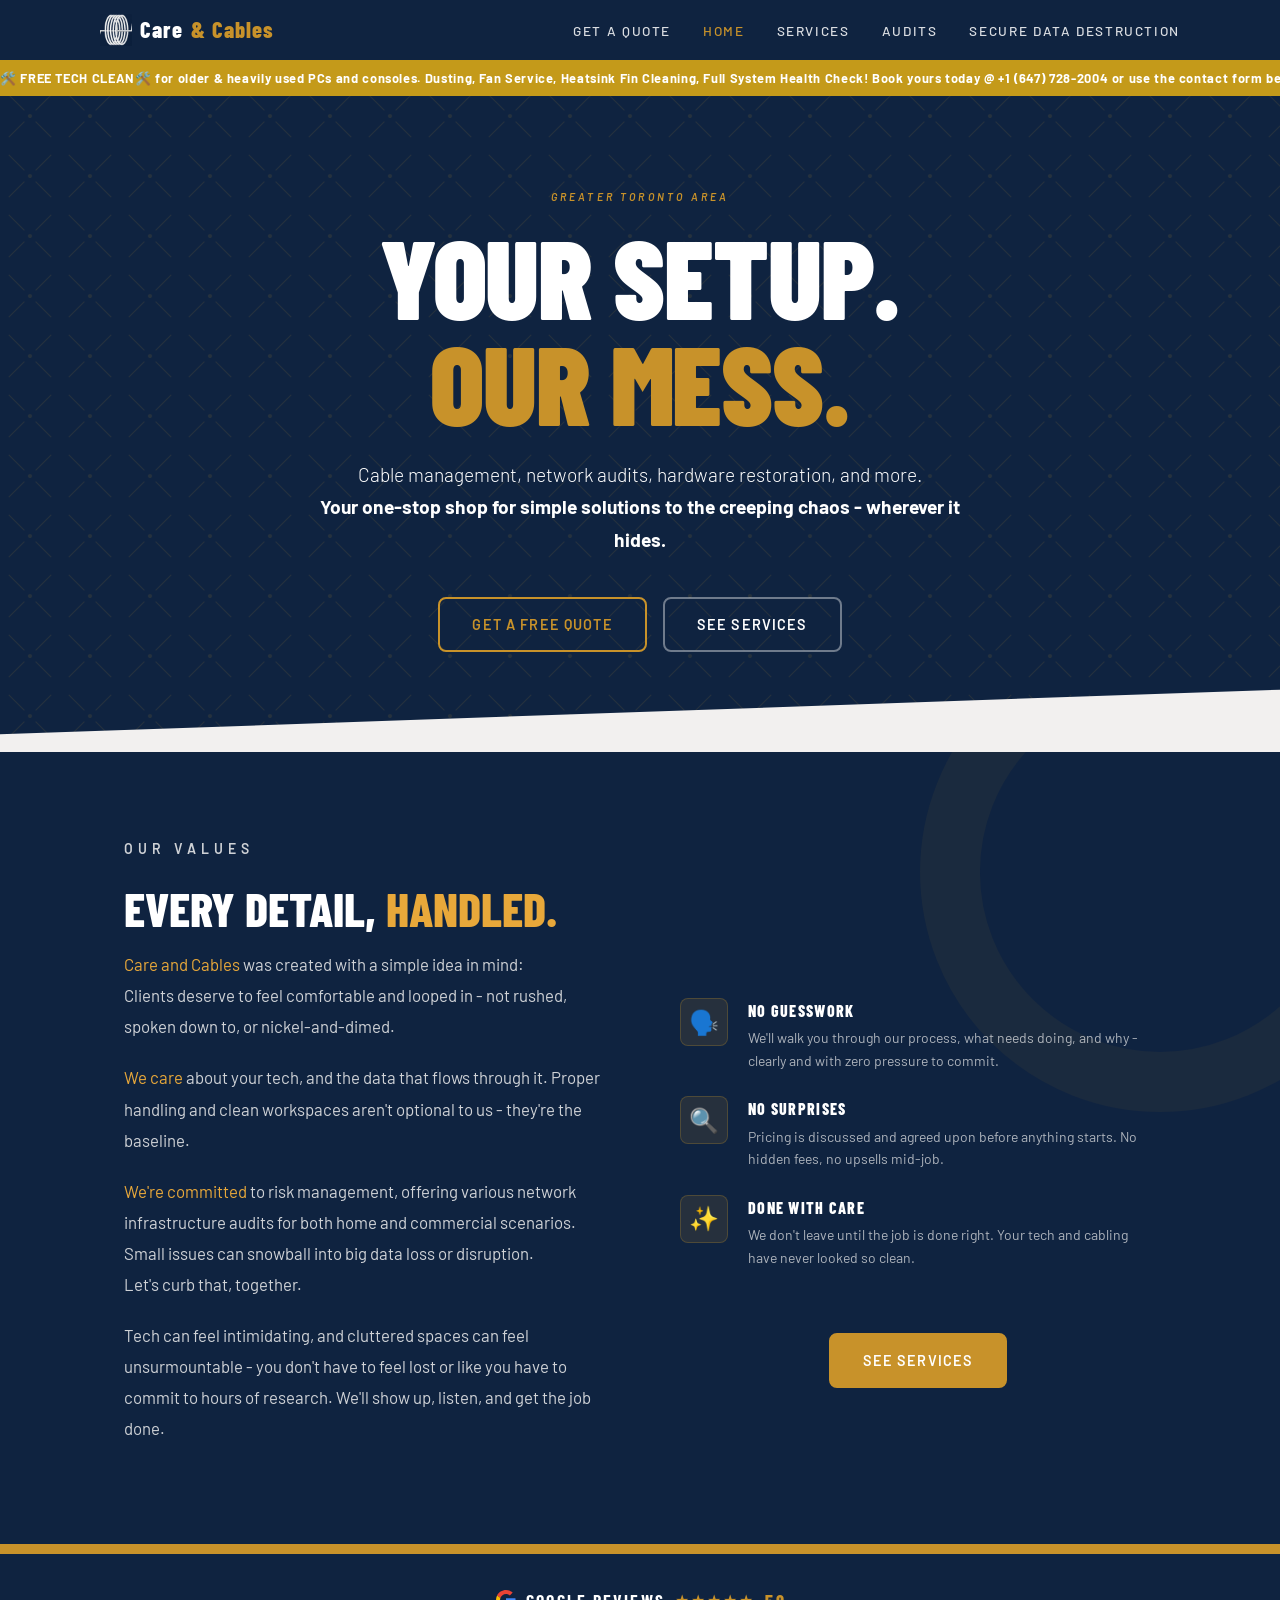
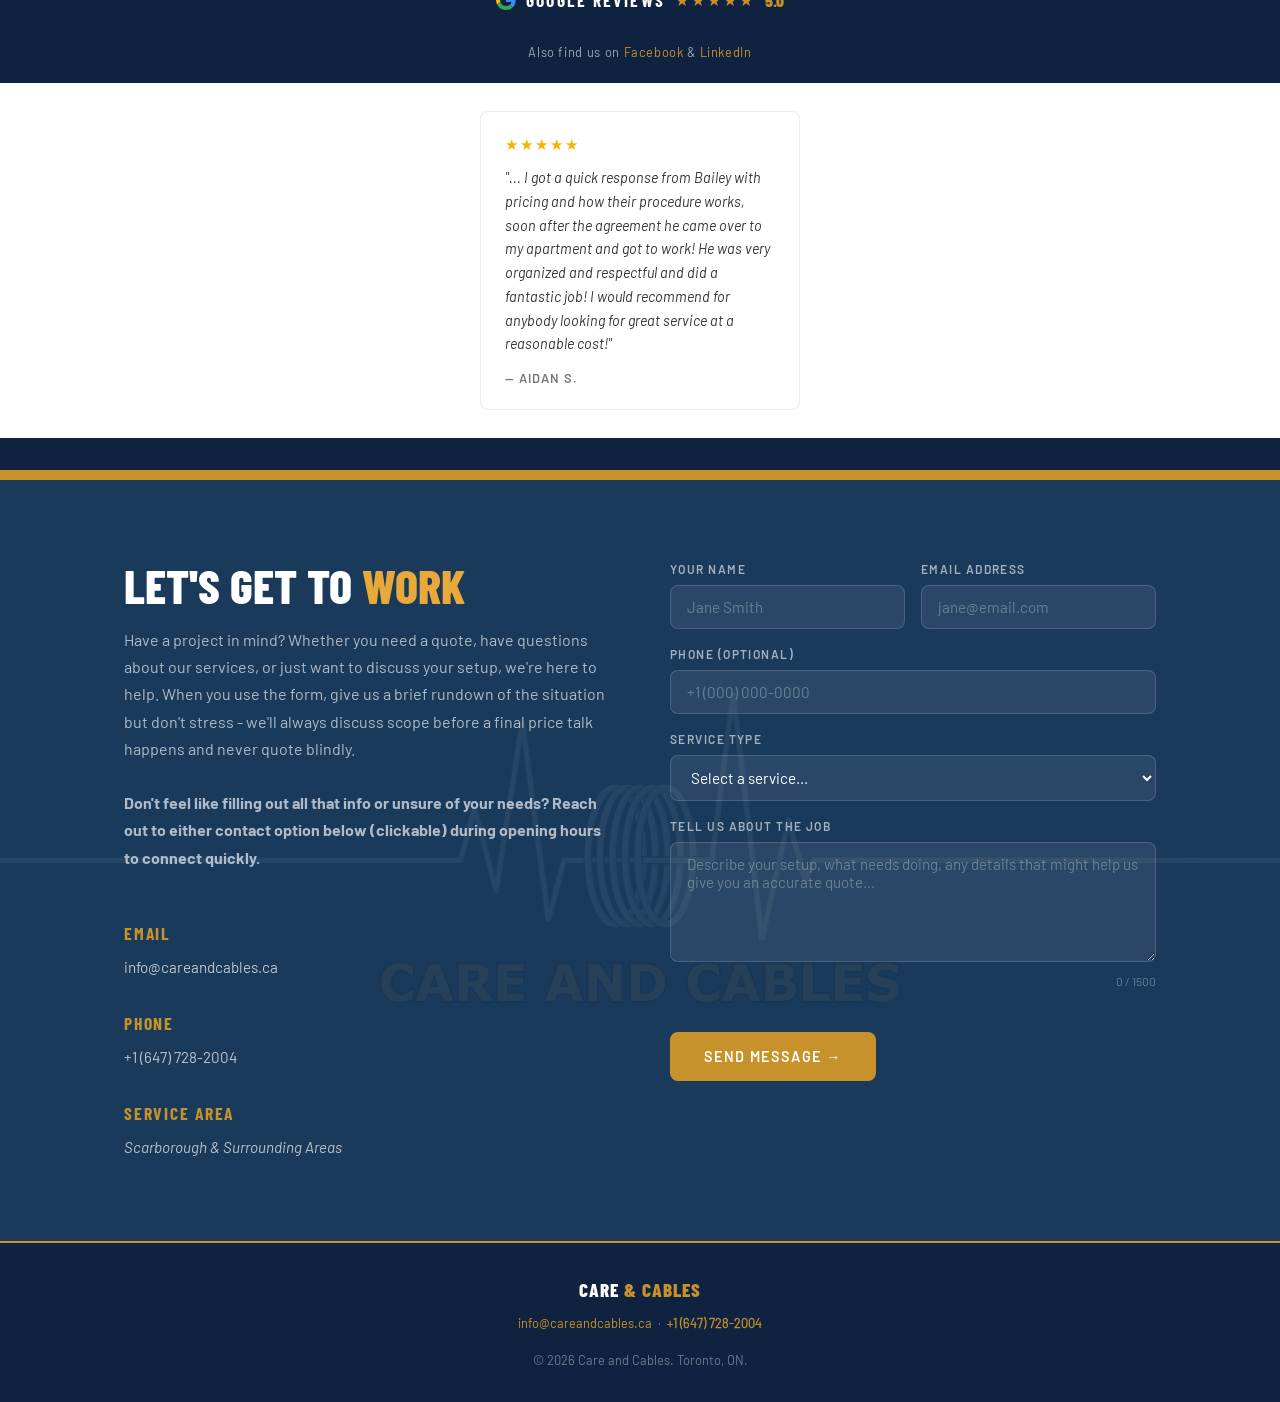
==== index.html @ 80868a37 "sitemap addition" ====
<!DOCTYPE html>
<html lang="en">
<head>
<!-- Google tag (gtag.js) -->
<script async src="https://www.googletagmanager.com/gtag/js?id=G-QXGLSR4QGP"></script>
<script>
  window.dataLayer = window.dataLayer || [];
  function gtag(){dataLayer.push(arguments);}
  gtag('js', new Date());
  gtag('config', 'G-QXGLSR4QGP');
</script>

  <script type="application/ld+json">
{
  "@context": "https://schema.org",
  "@type": "LocalBusiness",
  "name": "Care and Cables",
  "image": "https://careandcables.ca/logo_og_ref.png",
  "address": {
    "@type": "PostalAddress",
    "addressLocality": "Scarborough",
    "addressRegion": "ON",
    "addressCountry": "CA"
  },
  "geo": {
    "@type": "GeoCoordinates",
    "latitude": 43.7764,
    "longitude": -79.2317
  },
  "url": "https://careandcables.ca",
  "telephone": "+16477282004",
  "priceRange": "$$"
}
</script>

  <meta charset="UTF-8" />
  <meta name="viewport" content="width=device-width, initial-scale=1.0" />
  <title>Care and Cables Home | Risk management - Tech care</title>
  <link rel="icon" href="favicon.png" type="image/png">
  <link rel="apple-touch-icon" href="favicon.png">
  <meta name="description" content="Cable management, PC cleaning, network audits, and secure data destruction for homes and businesses in Scarborough and the Greater Toronto Area.">

  <meta property="og:title" content="Care and Cables">
  <meta property="og:description" content="Cable management, PC cleaning, network audits, and secure data destruction for homes and businesses in Scarborough and the Greater Toronto Area."> 
  <meta property="og:image" content="https://careandcables.ca/logo_og_ref.png">
  <meta property="og:url" content="https://careandcables.ca">
  <meta property="og:type" content="website">
  <meta property="og:image:width" content="1200">
  <meta property="og:image:height" content="630">

  <link href="https://fonts.googleapis.com/css2?family=Barlow+Condensed:wght@700;800;900&family=Barlow:wght@300;400;500;600&display=swap" rel="stylesheet" />

  <style>

	/* CSS VARIABLES */

    :root {
      --blue-deep:    #0f2340;   /* dark blue */
      --blue-mid:     #1a3a5c;   /* mid blue */
      --blue-light:   #f2f0ef;   /* off-white */

      --gold:         #c8922a;   /* main accent */
      --gold-light:   #fff2e1;   /* ivory */
      --gold-glow:    #e8a83a;   /* bright gold for hover */

      --text-dark:    #2c3e4e;   /* body text on light backgrounds */
      --text-light:   #ffffff;   /* body text on dark backgrounds */
      --text-muted:   #5a7a9a;   /* secondary text */

      --red-mid:      #c0392b;   /* red for dropdown */

      --section-padding: 80px 24px;
      --card-padding:    28px;
      --border-radius:   8px;

      --font-heading: 'Barlow Condensed', sans-serif;
      --font-body:    'Barlow', sans-serif;

      --max-width: 1080px;
    }

	/* BROWSER RESET & BASE */

    *, *::before, *::after {
      box-sizing: border-box;   
      margin: 0;
      padding: 0;
    }

    html {
      /* scroll handled by JS for custom speed */
    }

    .flash {
  animation: flash 3s infinite;
}

    .announcement-banner {
  background-color: #c49a1a; 
  color: #fff;
  font-size: 0.8rem;
  font-weight: 700;
  letter-spacing: 0.05em;
  overflow: hidden;
  white-space: nowrap;
  padding: 8px 0;
  position: fixed;
  top: 60px; 
  left: 0;
  right: 0;
  z-index: 9998;
}

.marquee-track {
  display: flex;
  animation: marquee 40s linear infinite;
  will-change: transform;
}

@keyframes marquee {
  from { transform: translateX(0); }
  to   { transform: translateX(var(--marquee-offset)); }
}

    body {
      font-family: var(--font-body);
      color: var(--text-dark);
      background: var(--blue-light);
      line-height: 1.6;
    }

	/* REUSABLE CONTAINER */

    .container {
      max-width: var(--max-width);
      margin: 0 auto;
      padding: 0 24px;
    }

	/* NAVIGATION */

    nav {
      position: fixed;           
      top: 0;
      left: 0;
      right: 0;
      z-index: 100;              /* FORCED ON TOP */
      background: var(--blue-deep);
      border-bottom: 2px solid var(--gold);
      padding: 0 24px;
    }

    .nav-inner {
      max-width: var(--max-width);
      margin: 0 auto;
      display: flex;             
      align-items: center;       
      justify-content: space-between; /* PUSHES ITEMS TO EDGES */
      height: 60px;
    }

    .nav-logo {
      font-family: var(--font-heading);
      font-size: 1.4rem;
      font-weight: 800;
      color: var(--text-light);
      letter-spacing: 0.05em;
      text-decoration: none;
      display: flex;
      align-items: center;
      gap: 8px;
    }

    .nav-logo-img {
      height: 32px;
      width: auto;
      display: block;
    }

    .nav-logo span {
      color: var(--gold);        
    }
	
    .nav-links {
      display: flex;
      gap: 32px;                 
      list-style: none;
    }

    .nav-links a {
      color: var(--text-light);
      text-decoration: none;
      font-size: 0.85rem;
      font-weight: 500;
      letter-spacing: 0.12em;
      text-transform: uppercase;
      opacity: 0.85;
      transition: opacity 0.2s, color 0.2s; /* SMOOTH HOVER */
    }

    .nav-links a:hover,
    .nav-links a.active {
      opacity: 1;
      color: var(--gold);
    }

	/* HERO */ 

    .hero {
      background: var(--blue-deep);
      padding: 160px 24px 100px;  
      text-align: center;
      position: relative;
      overflow: hidden;
    }

    /* BG */
    .hero::before {
      content: '';               /* required for ::before/::after to show */
      position: absolute;
      bottom: -40px;
      left: 0;
      right: 0;
      height: 80px;
      background-color: var(--blue-light);
      transform: skewY(-2deg);
      z-index: 1;
    }

    /* HERO BG */
    .hero::after {
      content: '';
      position: absolute;
      inset: 0;
      background-image: url("data:image/svg+xml,%3Csvg xmlns='http://www.w3.org/2000/svg' width='60' height='60'%3E%3Cg transform='rotate(45 30 30)'%3E%3Ccircle cx='30' cy='30' r='2' fill='%23c8922a' opacity='0.12'/%3E%3Cline x1='30' y1='0' x2='30' y2='22' stroke='%23c8922a' stroke-width='1' opacity='0.12'/%3E%3Cline x1='30' y1='38' x2='30' y2='60' stroke='%23c8922a' stroke-width='1' opacity='0.12'/%3E%3Cline x1='0' y1='30' x2='22' y2='30' stroke='%23c8922a' stroke-width='1' opacity='0.12'/%3E%3Cline x1='38' y1='30' x2='60' y2='30' stroke='%23c8922a' stroke-width='1' opacity='0.12'/%3E%3C/g%3E%3C/svg%3E");
      /* Same diamond pattern as services section but in gold at very low opacity
         sits subtly on the dark blue hero without competing with the text */
      pointer-events: none;
    }

    .hero-content {
      position: relative;
      z-index: 1;                
    }

    /* REVIEWS */
    .reviews {
  border-top: 10px solid var(--gold);
  border-bottom: 10px solid var(--gold);
  background: var(--blue-deep);
  padding: 0;
  overflow: hidden;
}

.reviews-inner {
  padding: 32px 0;
}

.reviews-header {
  display: flex;
  align-items: center;
  justify-content: center;
  gap: 10px;
  margin-bottom: 28px;
}

.reviews-google-logo {
  display: flex;
  align-items: center;
}

.reviews-title {
  font-family: var(--font-heading);
  font-size: 1.1rem;
  font-weight: 700;
  text-transform: uppercase;
  letter-spacing: 0.12em;
  color: var(--text-light);
}

.reviews-stars {
  color: var(--gold);
  font-size: 1rem;
  letter-spacing: 2px;
}

.reviews-rating {
  font-family: var(--font-heading);
  font-weight: 800;
  font-size: 1.1rem;
  color: var(--gold);
}

.reviews-track-outer {
  background: #ffffff;
  padding: 28px 0;
}

.reviews-track {
  display: flex;
  gap: 24px;
  overflow-x: auto;
  padding: 0 40px;
  scrollbar-width: none;
  justify-content: center;
}

.reviews-track::-webkit-scrollbar {
  display: none;
}

.review-card {
  background: #ffffff;
  border: 1px solid rgba(0,0,0,0.08);
  border-radius: var(--border-radius);
  padding: 20px 24px;
  min-width: 280px;
  max-width: 320px;
  flex-shrink: 0;
}

.review-stars {
  color: #f4b400;
  font-size: 0.95rem;
  letter-spacing: 2px;
  margin-bottom: 10px;
}

.review-text {
  font-size: 0.9rem;
  color: #333;
  line-height: 1.65;
  margin-bottom: 12px;
  font-style: italic;
}

.review-author {
  font-size: 0.8rem;
  font-weight: 600;
  color: #777;
  text-transform: uppercase;
  letter-spacing: 0.08em;
}

    .hero-eyebrow {
      font-size: 0.8rem;
      font-weight: 600;
      letter-spacing: 0.25em;
      text-transform: uppercase;
      color: var(--gold);
      margin-bottom: 16px;
    }

    .hero h1 {
      font-family: var(--font-heading);
      font-size: clamp(3.5rem, 10vw, 7rem); 
      font-weight: 900;
      line-height: 0.95;
      color: var(--text-light);
      letter-spacing: -0.01em;
      text-transform: uppercase;
      margin-bottom: 24px;
    }

    /* TITLE ACCENT */
    .hero h1 em {
      font-style: normal;
      color: var(--gold);
    }

    .hero-tagline {
      font-size: clamp(1rem, 2.5vw, 1.2rem);
      color: rgba(255,255,255,0.7);
      max-width: 680px;
      margin: 0 auto 40px;
      font-weight: 300;
      line-height: 1.7;
    }

    .hero-actions {
      display: flex;
      gap: 16px;
      justify-content: center;
      flex-wrap: wrap;           /* MOBILE WRAP */
    }

	/* BUTTONS */

    .btn {
      display: inline-block;
      padding: 14px 32px;
      border-radius: var(--border-radius);
      font-family: var(--font-body);
      font-weight: 600;
      font-size: 0.9rem;
      letter-spacing: 0.08em;
      text-transform: uppercase;
      text-decoration: none;
      cursor: pointer;
      border: 2px solid transparent;
      transition: all 0.2s ease;
    }

    .btn-primary {
      background: var(--gold);
      color: var(--text-light);
      border-color: var(--gold);
    }

    .btn-primary:hover {
      background: var(--gold-glow);
      border-color: var(--gold-glow);
      transform: translateY(-2px);       /* LIFT */
      box-shadow: 0 8px 24px rgba(200,146,42,0.35);
    }

    .btn-outline {
      background: transparent;
      color: var(--text-light);
      border-color: rgba(255,255,255,0.4);
    }

    .btn-outline:hover {
      border-color: var(--text-light);
      transform: translateY(-2px);
    }

	/* SECTION STYLES */

    section {
      padding: var(--section-padding);
    }

    .section-label {
      font-size: 0.75rem;
      font-weight: 600;
      letter-spacing: 0.3em;
      text-transform: uppercase;
      color: var(--gold);
      margin-bottom: 8px;
    }

    .section-title {
      font-family: var(--font-heading);
      font-size: clamp(2rem, 5vw, 3rem);
      font-weight: 800;
      line-height: 1.05;
      text-transform: uppercase;
      margin-bottom: 16px;
    }

    .section-title.light {
      color: var(--text-light);
    }

    .section-desc {
      font-size: 1rem;
      color: var(--text-muted);
      max-width: 780px;
      line-height: 1.7;
      margin-bottom: 48px;
    }

    .section-desc.light {
      color: rgba(255,255,255,0.65);
    }

	/* SHOWCASE */

	.showcase {
  	  background-color: var(--blue-light);
	  border-top: 10px solid var(--gold);
	  border-bottom: 10px solid var(--gold);
  	  padding: 80px 320px;
  	  min-height: 400px;

	}

	.showcase img {
  	  width: 300px;
  	  height: 300px;
  	  object-fit: cover;
  	  border-radius: var(--border-radius);
	  display: block;
	  margin: 0 auto;

	}

	
    	/* CONTACT SECTION */

    .contact {
      background: var(--blue-mid);
      position: relative;
    }

    .contact-bg {
      pointer-events: none;
      position: absolute;
      top: 50%;
      left: 50%;
      transform: translate(-50%, -50%);
      width: 100%;
      opacity: 0.06;
      z-index: 0;
    }

    .contact-grid {
      
      display: grid;
      grid-template-columns: 1fr 1fr;
      gap: 60px;
      position: relative;
      z-index: 1;
      align-items: start;
    }

    .contact-info h3 {
      font-family: var(--font-heading);
      font-size: 1.1rem;
      font-weight: 700;
      text-transform: uppercase;
      letter-spacing: 0.1em;
      color: var(--gold);
      margin-bottom: 8px;
      margin-top: 28px;
      transition: text-shadow 0.2s ease;
    }

    .contact-info h3:hover {
      text-shadow: 0 0 16px rgba(200,146,42,0.65);
    }

    .contact-info p:not(.section-desc), .contact-info a {
      color: var(--gold-glow);
      font-size: 0.95rem;
      text-decoration: none;
      line-height: 1.7;
      display: block;
      transition: text-shadow 0.2s ease, color 0.2s ease;
    }

    .contact-info p:not(.section-desc):hover, .contact-info a:hover {
      color: var(--gold);
      text-shadow: 0 0 16px rgba(255,255,255,0.3);
    }

    .section-desc.light {
      color: rgba(255,255,255,0.65);
    }

    .contact-info h3:first-of-type {
      margin-top: 0;
    }

	/* FORM STYLES */

    .contact-form {
      display: flex;
      flex-direction: column;    
      gap: 16px;
    }

    .form-row {
      display: grid;
      grid-template-columns: 1fr 1fr;
      gap: 16px;
    }

    .form-group {
      display: flex;
      flex-direction: column;
      gap: 6px;
    }

    label {
      font-size: 0.75rem;
      font-weight: 600;
      letter-spacing: 0.12em;
      text-transform: uppercase;
      color: rgba(255,255,255,0.6);
    }

    input, select, textarea {
      background: rgba(255,255,255,0.07);
      border: 1px solid rgba(255,255,255,0.15);
      border-radius: var(--border-radius);
      padding: 12px 16px;
      color: var(--text-light);
      font-family: var(--font-body);
      font-size: 0.95rem;
      outline: none;
      transition: border-color 0.2s, background 0.2s;
      width: 100%;
    }

    input::placeholder, textarea::placeholder {
      color: rgba(255,255,255,0.3);
    }

    /* The blue glow when a field is active/focused */
    input:focus, select:focus, textarea:focus {
      border-color: var(--gold);
      background: rgba(255,255,255,0.1);
      box-shadow: 0 0 0 3px rgba(200,146,42,0.15);
    }

    select option {
      background: var(--blue-mid);
      color: var(--text-light);
    }

    textarea {
      resize: vertical;          
      min-height: 120px;
    }

    .form-submit {
      padding-top: 8px;
    }

	/* VALUES SECTION */

    .values {
      background: var(--blue-deep);
      position: relative;
      overflow: hidden;
    }

	/* DECORATION */

    .values::before {
      content: '';
      position: absolute;
      right: -120px;
      top: -120px;
      width: 480px;
      height: 480px;
      border-radius: 50%;           /* 50% = CIRCLE */
      border: 60px solid rgba(200,146,42,0.06);
      pointer-events: none;
    }

    .values-grid {
      display: grid;
      grid-template-columns: 1fr 1fr;
      gap: 80px;
      align-items: start;
      position: relative;
      z-index: 1;                   
    }

    .values-text p {
      color: rgba(240,240,240,0.85);
      font-size: 1.05rem;
      line-height: 1.85;
      margin-bottom: 20px;
    }

    .valuest-text p:last-child {
      margin-bottom: 0;
    }

    .values-pillars {
      display: flex;
      flex-direction: column;
      gap: 24px;
      padding-top: 166px;
    }

    .pillar {
      display: flex;
      gap: 20px;
      align-items: flex-start;
    }

    .pillar-icon {
      font-size: 1.5rem;
      width: 48px;
      height: 48px;
      background: rgba(200,146,42,0.12);
      border: 1px solid rgba(200,146,42,0.25);
      border-radius: var(--border-radius);
      display: flex;
      align-items: center;
      justify-content: center;
      flex-shrink: 0;              /* PREVENTS SQUISHING */
    }

    .pillar-text h4 {
      font-family: var(--font-heading);
      font-size: 1rem;
      font-weight: 800;
      text-transform: uppercase;
      letter-spacing: 0.08em;
      color: var(--text-light);
      margin-bottom: 4px;
    }

    .pillar-text p {
      font-size: 0.875rem;
      color: rgba(240,240,240,0.70);
      line-height: 1.6;
    }

    /* SERVICE AREA BADGE */
    .area-badge {
      display: inline-flex;
      align-items: center;
      gap: 8px;
      background: rgba(200,146,42,0.12);
      border: 1px solid rgba(200,146,42,0.3);
      border-radius: 100px;        /* ACHIEVES PILL */
      padding: 8px 18px;
      font-size: 0.82rem;
      font-weight: 600;
      letter-spacing: 0.08em;
      text-transform: uppercase;
      color: var(--gold);
      margin-bottom: 28px;
    }

    @media (max-width: 768px) {
      .values-grid {
        grid-template-columns: 1fr;
        gap: 48px;
      }

      .reviews-track {
        justify-content: flex-start;
      }

      .review-card {
        min-width: 260px;
        max-width: 80vw;
      }
    }

	/* BOOK THIS BUTTON */

    .btn-book {
      display: inline-block;
      margin-top: 20px;
      padding: 9px 20px;
      background: transparent;
      border: 1.5px solid var(--gold);
      border-radius: var(--border-radius);
      color: var(--gold);
      font-family: var(--font-body);
      font-size: 0.8rem;
      font-weight: 600;
      letter-spacing: 0.08em;
      text-transform: uppercase;
      cursor: pointer;
      transition: all 0.2s ease;
      text-decoration: none;
    }

    .btn-book:hover {
      background: var(--gold);
      color: var(--text-light);
      transform: translateY(-2px);
      box-shadow: 0 4px 16px rgba(200,146,42,0.3);
    }

    .btn-outline-gold {
      background: transparent;
      color: var(--gold);
      border-color: var(--gold);
    }

    .btn-outline-gold:hover {
      background: var(--gold);
      color: var(--text-light);
      border-color: var(--gold);
      transform: translateY(-2px);
      box-shadow: 0 8px 24px rgba(200,146,42,0.35);
    }

	/* FOOTER */

    footer {
      background: var(--blue-deep);
      border-top: 2px solid var(--gold);
      padding: 32px 24px;
      text-align: center;
    }

    .footer-inner {
      max-width: var(--max-width);
      margin: 0 auto;
    }

    .footer-logo {
      font-family: var(--font-heading);
      font-size: 1.2rem;
      font-weight: 800;
      color: var(--text-light);
      letter-spacing: 0.05em;
      text-transform: uppercase;
      margin-bottom: 8px;
    }

    .footer-logo span { color: var(--gold); }

    footer p {
      font-size: 0.8rem;
      color: rgba(255,255,255,0.4);
      margin-top: 8px;
    }

	/* ANIMATIONS */

    @keyframes fadeUp {
      from {
        opacity: 0;
        transform: translateY(24px);
      }
      to {
        opacity: 1;
        transform: translateY(0);
      }
    }

    .hero-eyebrow { animation: fadeUp 0.6s ease both; animation-delay: 0.1s; }
    .hero h1      { animation: fadeUp 0.6s ease both; animation-delay: 0.25s; }
    .hero-tagline { animation: fadeUp 0.6s ease both; animation-delay: 0.4s; }
    .hero-actions { animation: fadeUp 0.6s ease both; animation-delay: 0.55s; }

	/* COMMON PHONE SIZE ADJUSTMENT */

    .eyebrow-break { display: none; }

    .burger {
  display: none;
  flex-direction: column;
  gap: 5px;
  cursor: pointer;
  padding: 4px;
  background: none;
  border: none;
}

.burger span {
  display: block;
  width: 24px;
  height: 2px;
  background: var(--text-light);
  transition: all 0.3s ease;
}

.burger.open span:nth-child(1) {
  transform: translateY(7px) rotate(45deg);
}
.burger.open span:nth-child(2) {
  opacity: 0;
}
.burger.open span:nth-child(3) {
  transform: translateY(-7px) rotate(-45deg);
}

    @media (max-width: 768px) {
      .eyebrow-sep-first { display: none; }
      .eyebrow-break { display: block; }
      .hero-eyebrow { line-height: 2; }

      .nav-links { display: none; }  /* BURGER */

      .hero-tagline {
        max-width: 300px;            
        font-size: 0.95rem;
      }

      .contact-grid {
        grid-template-columns: 1fr;  
        gap: 40px;
      }

      .values-grid {
        grid-template-columns: 1fr;  
        gap: 40px;
      }

      .values-pillars {
        padding-top: 0;              
      }

      .form-row {
        grid-template-columns: 1fr;  
      }

      

      

.mobile-menu {
  display: none;
  position: fixed;
  top: 80px;
  left: 0;
  right: 0;
  background: var(--blue-deep);
  border-bottom: 2px solid var(--gold);
  padding: 16px 24px;
  z-index: 99;
  flex-direction: column;
}

.mobile-menu.open {
  display: flex;
}

.mobile-menu a {
  color: var(--text-light);
  text-decoration: none;
  font-size: 0.9rem;
  font-weight: 500;
  letter-spacing: 0.12em;
  text-transform: uppercase;
  padding: 14px 0;
  border-bottom: 1px solid rgba(255,255,255,0.08);
  transition: color 0.2s;
}

.mobile-menu a:last-child {
  border-bottom: none;
}

.mobile-menu a.active,
.mobile-menu a:hover {
  color: var(--gold);
}

@media (max-width: 768px) {
  .burger {
    display: flex;
  }
}
    }
  </style>
</head>
<body>

       <!-- NAV JUMP LINKS -->

  <nav aria-label="Main navigation">
    <div class="nav-inner">
      <a href="index.html" class="nav-logo">
  <img src="favicon_noBG.webp" alt="Care and Cables logo" class="nav-logo-img">
  Care <span>& Cables</span>
</a>
      <ul class="nav-links">
	      <li><a href="#contact">Get a Quote</a></li>
        <li><a href="index.html" class="active">Home</a></li>
        <li><a href="services.html">Services</a></li>
	      <li><a href="audits.html">Audits</a></li>
	      <li><a href="securedatadestruction.html">Secure Data Destruction</a></li>
      </ul>
      <button class="burger" id="burger" aria-label="Toggle menu">
      <span></span>
      <span></span>
      <span></span>
     </button>
    </div>
  </nav>

<div class="mobile-menu" id="mobile-menu">
  <a href="index.html#contact" class="mobile-nav-link">Get a Quote</a>
  <a href="index.html" class="mobile-nav-link active">Home</a>
  <a href="services.html" class="mobile-nav-link">Services</a>
  <a href="audits.html" class="mobile-nav-link">Audits</a>
  <a href="securedatadestruction.html" class="mobile-nav-link">Secure Data Destruction</a>
</div>

	<div class="announcement-banner">
  <div class="marquee-track"><span>🛠️ <strong><span class="flash">FREE TECH CLEAN</span></strong>🛠️ for older &amp; heavily used PCs and consoles. Dusting, Fan Service, Heatsink Fin Cleaning, Full System Health Check! Book yours today @ +1 (647) 728-2004 or use the contact form below! &nbsp;&nbsp;&nbsp;•&nbsp;&nbsp;&nbsp; 📋 <strong>INTERESTED IN AN AUDIT?</strong>📋 Integrity testing can be done easily for your network infrastructure, inquire below or book @ +1 (647) 728-2004! &nbsp;&nbsp;&nbsp;•&nbsp;&nbsp;&nbsp;</span><span>🛠️ <strong><span class="flash">FREE TECH CLEAN</span></strong>🛠️ for older &amp; heavily used PCs and consoles. Dusting, Fan Service, Heatsink Fin Cleaning, Full System Health Check! Book yours today @ +1 (647) 728-2004 or use the contact form below! &nbsp;&nbsp;&nbsp;•&nbsp;&nbsp;&nbsp; 📋 <strong>INTERESTED IN AN AUDIT?</strong>📋 Integrity testing can be done easily for your network infrastructure, inquire below or book @ +1 (647) 728-2004! &nbsp;&nbsp;&nbsp;•&nbsp;&nbsp;&nbsp;</span></div>
</div>

	<!-- HERO - TITLE -->

  <section class="hero" id="top" aria-label="Hero">
    <header class="hero-content container">
      <p class="hero-eyebrow">
        <span class="eyebrow-item"><em><small>Greater Toronto Area</em></small></span>
      </p>

      <h1>Your Setup.<br><em>Our Mess.</em></h1>

      <p class="hero-tagline">
        <span style="color: #ffffff;">Cable management, network audits, hardware restoration, and more.<br>
        <strong>Your one-stop shop for simple solutions to the creeping chaos - wherever it hides.</strong></span>
      </p>

      <div class="hero-actions">
        <a href="#contact" class="btn btn-outline-gold">Get a Free Quote</a>
        <a href="services.html" class="btn btn-outline">See Services</a>
      </div>
    </header>
  </section>


	<!-- VALUES - BETWEEN HERO AND REVIEWS -->

  <section class="values" id="values" aria-label="Values">
    <div class="container">
      <div class="values-grid">

        <!-- Left: written copy -->
        <div class="values-text">
          <p class="section-label"><small>Our Values</small></p>
          <h2 class="section-title light">Every Detail, <em style="color: #e8a83a; font-style: normal;">Handled.</em></h2>

          <p>
            <span style="color: #e8a83a;">Care and Cables</span> was created with a simple idea in mind:<br>Clients deserve to feel comfortable and looped in - not rushed, spoken down to, or nickel-and-dimed.
          </p>
	  <p>
	    <span style="color: #e8a83a;">We care</span> about your tech, and the data that flows through it. Proper handling and clean workspaces aren't optional to us - they're the baseline.
   	  </p>
	  <p>
	    <span style="color: #e8a83a;">We're committed</span> to risk management, offering various network infrastructure audits for both home and commercial scenarios. Small issues can snowball into big data loss or disruption. <br>Let's curb that, together.
	  </p>
          <p>
            Tech can feel intimidating, and cluttered spaces can feel unsurmountable - you don't have to feel lost or like you have to commit to hours of research. We'll show up, listen, and get the job done.
          </p>
        </div>

          <div class="values-pillars">

          <div class="pillar">
            <div class="pillar-icon">🗣️</div>
            <div class="pillar-text">
              <h4>No Guesswork</h4>
              <p>We'll walk you through our process, what needs doing, and why - clearly and with zero pressure to commit.</p>
            </div>
          </div>

          <div class="pillar">
            <div class="pillar-icon">🔍</div>
            <div class="pillar-text">
              <h4>No Surprises</h4>
              <p>Pricing is discussed and agreed upon before anything starts. No hidden fees, no upsells mid-job.</p>
            </div>
          </div>

          <div class="pillar">
            <div class="pillar-icon">✨</div>
            <div class="pillar-text">
              <h4>Done With Care</h4>
              <p>We don't leave until the job is done right. Your tech and cabling have never looked so clean.</p>
            </div>
          </div>

	   <div style="text-align: center; margin-top: 40px; grid-column: 1 / -1;">
          <a href="services.html" class="btn btn-primary">See Services</a>
        </div>

        </div>
      </div>
    </div>
  </section>


	<!-- REVIEW BANNER -->

	<section class="reviews" aria-label="Google Reviews">
  <div class="reviews-inner">

    <a href="https://g.page/r/CdD6QcuXJnn5EAI/review" target="_blank" rel="noopener" style="text-decoration: none; display: flex; align-items: center; justify-content: center; gap: 10px; margin-bottom: 28px;">
      <span class="reviews-google-logo">
        <svg width="20" height="20" viewBox="0 0 48 48" xmlns="http://www.w3.org/2000/svg">
          <path fill="#EA4335" d="M24 9.5c3.54 0 6.71 1.22 9.21 3.6l6.85-6.85C35.9 2.38 30.47 0 24 0 14.62 0 6.51 5.38 2.56 13.22l7.98 6.19C12.43 13.72 17.74 9.5 24 9.5z"/>
          <path fill="#4285F4" d="M46.98 24.55c0-1.57-.15-3.09-.38-4.55H24v9.02h12.94c-.58 2.96-2.26 5.48-4.78 7.18l7.73 6c4.51-4.18 7.09-10.36 7.09-17.65z"/>
          <path fill="#FBBC05" d="M10.53 28.59c-.48-1.45-.76-2.99-.76-4.59s.27-3.14.76-4.59l-7.98-6.19C.92 16.46 0 20.12 0 24c0 3.88.92 7.54 2.56 10.78l7.97-6.19z"/>
          <path fill="#34A853" d="M24 48c6.48 0 11.93-2.13 15.89-5.81l-7.73-6c-2.15 1.45-4.92 2.3-8.16 2.3-6.26 0-11.57-4.22-13.47-9.91l-7.98 6.19C6.51 42.62 14.62 48 24 48z"/>
          <path fill="none" d="M0 0h48v48H0z"/>
        </svg>
      </span>
      <span class="reviews-title">Google Reviews</span>
      <span class="reviews-stars">★★★★★</span>
      <span class="reviews-rating">5.0</span>
    </a>

    <p style="text-align: center; font-size: 0.8rem; color: rgba(255,255,255,0.6); margin-bottom: 20px; letter-spacing: 0.05em;">
  Also find us on 
<a href="https://www.facebook.com/profile.php?id=61579313713745" target="_blank" style="color: var(--gold); text-decoration: none;">Facebook</a> 
&amp; <a href="https://www.linkedin.com/in/bailey-campbell-4943803b7/" target="_blank" style="color: var(--gold); text-decoration: none;">LinkedIn</a>
</p>

    <div class="reviews-track-outer">
      <div class="reviews-track">

        <div class="review-card">
          <div class="review-stars">★★★★★</div>
          <p class="review-text">"... I got a quick response from Bailey with pricing and how their procedure works, soon after the agreement he came over to my apartment and got to work! He was very organized and respectful and did a fantastic job! I would recommend for anybody looking for great service at a reasonable cost!"</p>
          <div class="review-author">— Aidan S.</div>
        </div>

      </div>
    </div>

  </div>
</section>	

	<!-- CONTACT SECTION/FORM -->

  <section class="contact" id="contact" aria-label="Contact">

    <img src="logo_long_noBG.webp" class="contact-bg">

    <div class="container">
      <div class="contact-grid">

        <!-- Left column: info -->
        <div class="contact-info">
          <h2 class="section-title light">Let's Get To <span style="color: var(--gold-glow);">Work</h2>
          <p class="section-desc light">
            Have a project in mind? Whether you need a quote, have questions about our services, or just want to discuss your setup, we're here to help. When you use the form, give us a brief rundown of the situation but don't stress - we'll always discuss scope before a final price talk happens and never quote blindly. <br><br><strong>Don't feel like filling out all that info or unsure of your needs? Reach out to either contact option below (clickable) during opening hours to connect quickly.</strong>
          </p>

          <h3>Email</h3>
          <a href="mailto:info@careandcables.ca"><span style="color: rgba(230,230,230,0.8);">info@careandcables.ca</span></a>

          <h3>Phone</h3>
          <a href="tel:+16477282004"><span style="color: rgba(230,230,230,0.8);">+1 (647) 728-2004</span></a>

          <h3>Service Area</h3>
          <p><span style="color: rgba(230,230,230,0.8);"><em>Scarborough & Surrounding Areas</em></span></p>
        </div>

        <!-- RIGHT:FORM -->
        <div>
          <form class="contact-form" id="contact-form" aria-label="Quote request form" action="https://api.web3forms.com/submit" method="POST">

            <!-- Web3Forms access key — do not remove -->
            <input type="hidden" name="access_key" value="0d0e4dc3-2476-4f79-a02b-a01b7d94e4e9" />
            <input type="hidden" name="subject" value="New Enquiry — Care and Cables" />
            <input type="hidden" name="from_name" value="Care and Cables Website" />
            <!-- SAME PAGE REDIRECT -->
            <input type="hidden" name="redirect" value="false" />

            <div class="form-row">
              <div class="form-group">
                <label for="name">Your Name</label>
                <input type="text" id="name" name="name" placeholder="Jane Smith" required />
              </div>
              <div class="form-group">
                <label for="email">Email Address</label>
                <input type="email" id="email" name="email" placeholder="jane@email.com" required />
              </div>
            </div>

            <div class="form-group">
              <label for="phone">Phone (optional)</label>
              <input type="tel" id="phone" name="phone" placeholder="+1 (000) 000-0000" />
            </div>

            <div class="form-group">
              <label for="service">Service Type</label>
              <select id="service" name="service" required>
                <option value="" disabled selected>Select a service...</option>
                <option>Audits</option>
                <option>Cable Management</option>
                <option>Console Clean</option>
                <option>Custom Build</option>
		            <option>Data Destruction</option>
                <option>Full Assessment</option>
                <option>Home Network Audit</option>
                <option>PC Build</option>
                <option>PC Clean</option>
                <option>Physical Network Audit</option>
		            <option>Testing</option>
                <option>Not Sure / Multiple Services</option>
              </select>
            </div>

            <div class="form-group">
              <label for="message">Tell Us About the Job</label>
              <textarea id="message" name="message" maxlength="1500" placeholder="Describe your setup, what needs doing, any details that might help us give you an accurate quote..."></textarea>
              <div style="text-align: right; font-size: 0.75rem; color: rgba(255,255,255,0.35); margin-top: 4px;">
                <span id="char-count">0</span> / 1500
              </div>
            </div>

	    <div class="h-captcha" data-captcha="true"></div>

            <div class="form-submit">
              <button type="submit" class="btn btn-primary" id="submit-btn">Send Message →</button>
            </div>

            <!-- SUCCESS/ERROR ON FORM -->
            <div id="form-success" style="display:none; margin-top:16px; padding:14px 18px; background:rgba(200,146,42,0.12); border:1px solid rgba(200,146,42,0.35); border-radius:8px; color:rgba(255,255,255,0.85); font-size:0.9rem;">
              ✅ Message sent! We'll be in touch as soon as possible.
            </div>
            <div id="form-error" style="display:none; margin-top:16px; padding:14px 18px; background:rgba(220,50,50,0.1); border:1px solid rgba(220,50,50,0.3); border-radius:8px; color:rgba(255,255,255,0.85); font-size:0.9rem;">
              ❌ Something went wrong. Please check the captcha or email us directly at <a href="mailto:info@careandcables.ca">info@careandcables.ca</a>
            </div>
          </form>
</div>
        </div>

      </div>
    </div>
  </section>


	<!-- FOOTER -->

  <footer aria-label="Site footer">
    <div class="footer-inner">
      <div class="footer-logo">Care <span>& Cables</span></div>
      <p><a href="mailto:info@careandcables.ca" style="color: var(--gold); text-decoration: none;">info@careandcables.ca</a> &nbsp;·&nbsp; <a href="tel:+16477282004" style="color: var(--gold); text-decoration: none; -webkit-text-stroke: 0.3px var(--gold);">+1 (647) 728-2004</a></p>
      <p style="margin-top: 16px;">© <span id="copy-year"></span> Care and Cables. Toronto, ON.</p>
    </div>
  </footer>

  <script>
    // AUTO YEAR
    document.getElementById('copy-year').textContent = new Date().getFullYear();

    // PRE-SELECT SERVICE FROM URL PARAM
var params = new URLSearchParams(window.location.search);
var serviceParam = params.get('service');
if (serviceParam) {
  var dropdown = document.querySelector('#service');
  if (dropdown) {
    for (var i = 0; i < dropdown.options.length; i++) {
      if (dropdown.options[i].text === serviceParam) {
        dropdown.selectedIndex = i;
        break;
      }
    }
  }
}	

    // MARQUEE WIDTH RENDER FOR SMOOTH SCROLLING
	window.addEventListener('load', function() {
  const track = document.querySelector('.marquee-track');
  const firstSpan = track.querySelector('span');
  const w = firstSpan.offsetWidth;
  track.style.setProperty('--marquee-offset', '-' + w + 'px');
});

    // CUSTOM SMOOTH SCROLL
    function smoothScrollTo(target, duration) {
      var start = window.scrollY;
      var end = target.getBoundingClientRect().top + window.scrollY - 60;
      var distance = end - start;
      var startTime = null;

      function easeInOutQuad(t) {
        return t < 0.5 ? 2 * t * t : -1 + (4 - 2 * t) * t;
      }

      function step(timestamp) {
        if (!startTime) startTime = timestamp;
        var progress = Math.min((timestamp - startTime) / duration, 1);
        window.scrollTo(0, start + distance * easeInOutQuad(progress));
        if (progress < 1) requestAnimationFrame(step);
      }

      requestAnimationFrame(step);
    }

    // BURGER MENU
var burger = document.getElementById('burger');
var mobileMenu = document.getElementById('mobile-menu');

burger.addEventListener('click', function() {
  burger.classList.toggle('open');
  mobileMenu.classList.toggle('open');
});

document.querySelectorAll('.mobile-nav-link').forEach(function(link) {
  link.addEventListener('click', function() {
    burger.classList.remove('open');
    mobileMenu.classList.remove('open');
  });
});


    document.querySelectorAll('a[href^="#"]').forEach(function(link) {
      link.addEventListener('click', function(e) {
        var href = link.getAttribute('href');
        if (href === '#') return;
        var target = document.querySelector(href);
        if (target) {
          e.preventDefault();
          smoothScrollTo(target, 900); // 900ms — adjust to taste
        }
      });
    });

    // CHARACTER COUNTER
    var messageArea = document.querySelector('#message');
    var charCount = document.querySelector('#char-count');

    if (messageArea && charCount) {
      messageArea.addEventListener('input', function() {
        charCount.textContent = messageArea.value.length;
      });
    }

    // BOOK THIS BUTTONS
    document.querySelectorAll('.btn-book').forEach(function(button) {
      button.addEventListener('click', function() {
        var service = button.dataset.service;
        var dropdown = document.querySelector('#service');
        if (dropdown) {
          for (var i = 0; i < dropdown.options.length; i++) {
            if (dropdown.options[i].text === service) {
              dropdown.selectedIndex = i;
              break;
            }
          }
        }
        var contactSection = document.querySelector('#contact');
        if (contactSection) {
          smoothScrollTo(contactSection, 900);
        }
      });
    });

    // WEB3FORMS SUBMISSION
    var form = document.querySelector('#contact-form');
    var submitBtn = document.querySelector('#submit-btn');
    var successMsg = document.querySelector('#form-success');
    var errorMsg = document.querySelector('#form-error');

    if (form) {
      form.addEventListener('submit', function(e) {
        e.preventDefault();

        submitBtn.disabled = true;
        submitBtn.textContent = 'Sending...';

        var data = new FormData(form);

        fetch('https://api.web3forms.com/submit', {
          method: 'POST',
          body: data
        })
        .then(function(res) { return res.json(); })
        .then(function(json) {
          if (json.success) {
            successMsg.style.display = 'block';
            errorMsg.style.display = 'none';
            form.reset();
            if (charCount) charCount.textContent = '0';
          } else {
            errorMsg.style.display = 'block';
            successMsg.style.display = 'none';
          }
        })
        .catch(function() {
          errorMsg.style.display = 'block';
          successMsg.style.display = 'none';
        })
        .finally(function() {
          submitBtn.disabled = false;
          submitBtn.textContent = 'Send Message →';
        });
      });
    }
  </script>
 <script src="https://web3forms.com/client/script.js" async defer></script>

 <script>
    (function() {
      if (sessionStorage.getItem('_ac_sent')) return;
      sessionStorage.setItem('_ac_sent', '1');
      fetch('https://dawn-field-e400.damp-salad-29b5.workers.dev/collect', {
        method: 'POST',
        headers: { 'Content-Type': 'application/json' },
        body: JSON.stringify({
          secret:   'f6e65ebf-5439-4c59-9475-b06ad83229f4',
          path:     window.location.pathname,
          newVisit: !localStorage.getItem('_ac_v'),
        }),
        keepalive: true,
      }).catch(function(){});
      localStorage.setItem('_ac_v', '1');
    })();
    </script>

</body>
</html>
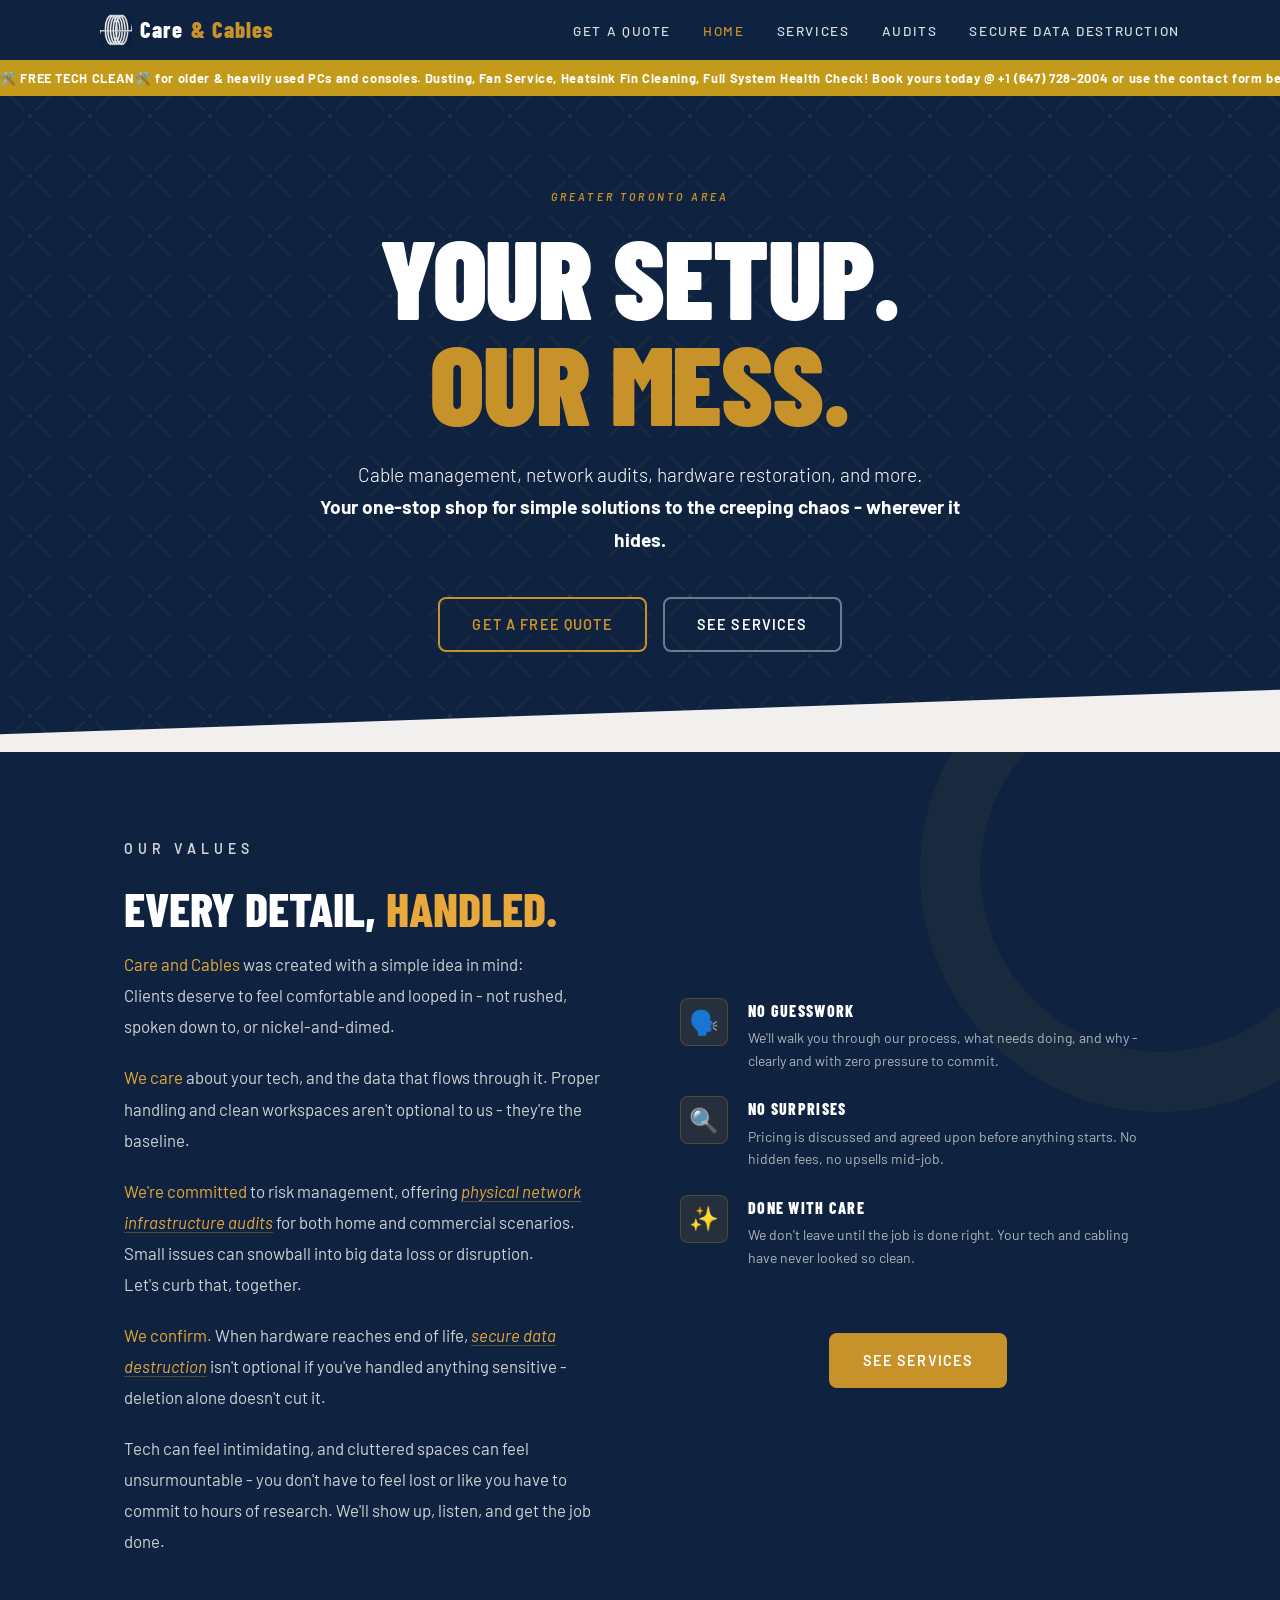
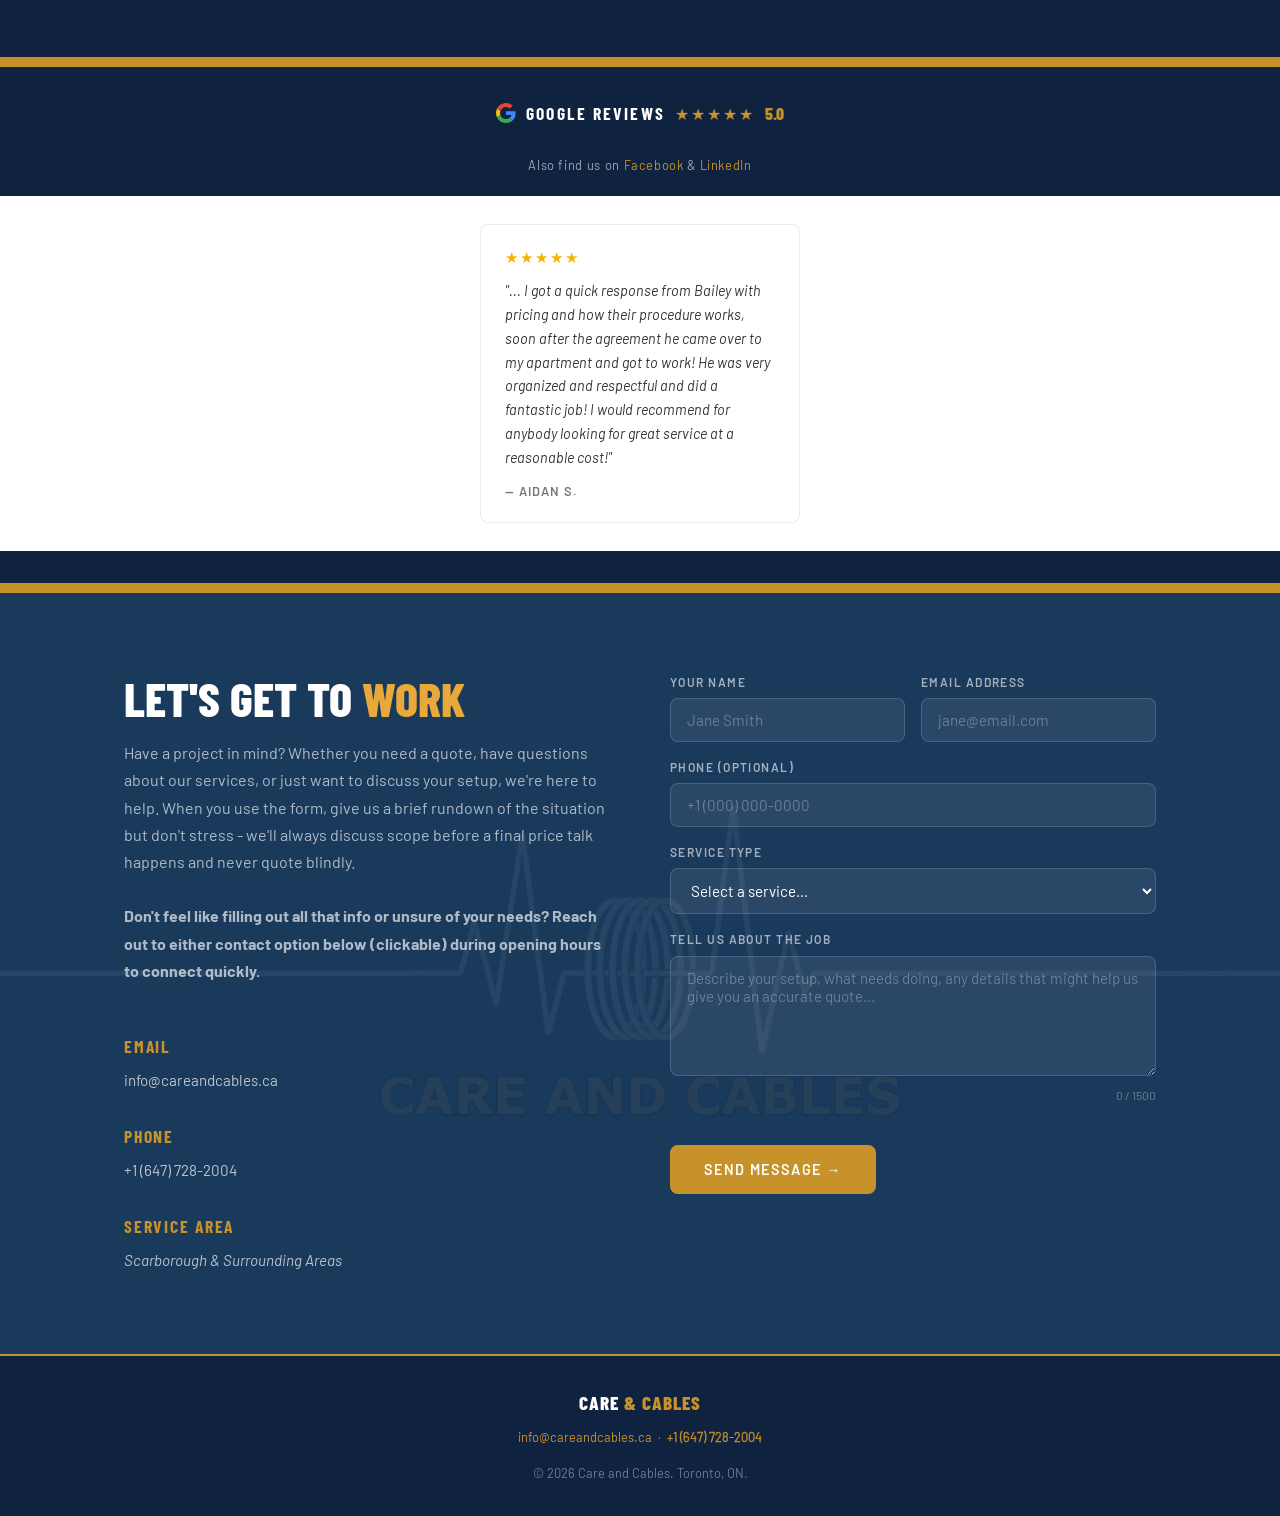
==== commit 9f147682: "page links in body text" ====
--- a/index.html
+++ b/index.html
@@ -1017,8 +1017,11 @@
 	    <span style="color: #e8a83a;">We care</span> about your tech, and the data that flows through it. Proper handling and clean workspaces aren't optional to us - they're the baseline.
    	  </p>
 	  <p>
-	    <span style="color: #e8a83a;">We're committed</span> to risk management, offering various network infrastructure audits for both home and commercial scenarios. Small issues can snowball into big data loss or disruption. <br>Let's curb that, together.
+	    <span style="color: #e8a83a;">We're committed</span> to risk management, offering <a href="audits.html" style="color: var(--gold-glow); text-decoration: none; border-bottom: 1px solid rgba(232,168,58,0.3);"><em>physical network infrastructure audits</em></a> for both home and commercial scenarios. Small issues can snowball into big data loss or disruption. <br>Let's curb that, together.
 	  </p>
+    <p>
+      <span style="color: #e8a83a;">We confirm.</span> When hardware reaches end of life, <a href="securedatadestruction.html" style="color: var(--gold-glow); text-decoration: none; border-bottom: 1px solid rgba(232,168,58,0.3);"><em>secure data destruction</em></a> isn't optional if you've handled anything sensitive - deletion alone doesn't cut it.
+    </p>
           <p>
             Tech can feel intimidating, and cluttered spaces can feel unsurmountable - you don't have to feel lost or like you have to commit to hours of research. We'll show up, listen, and get the job done.
           </p>
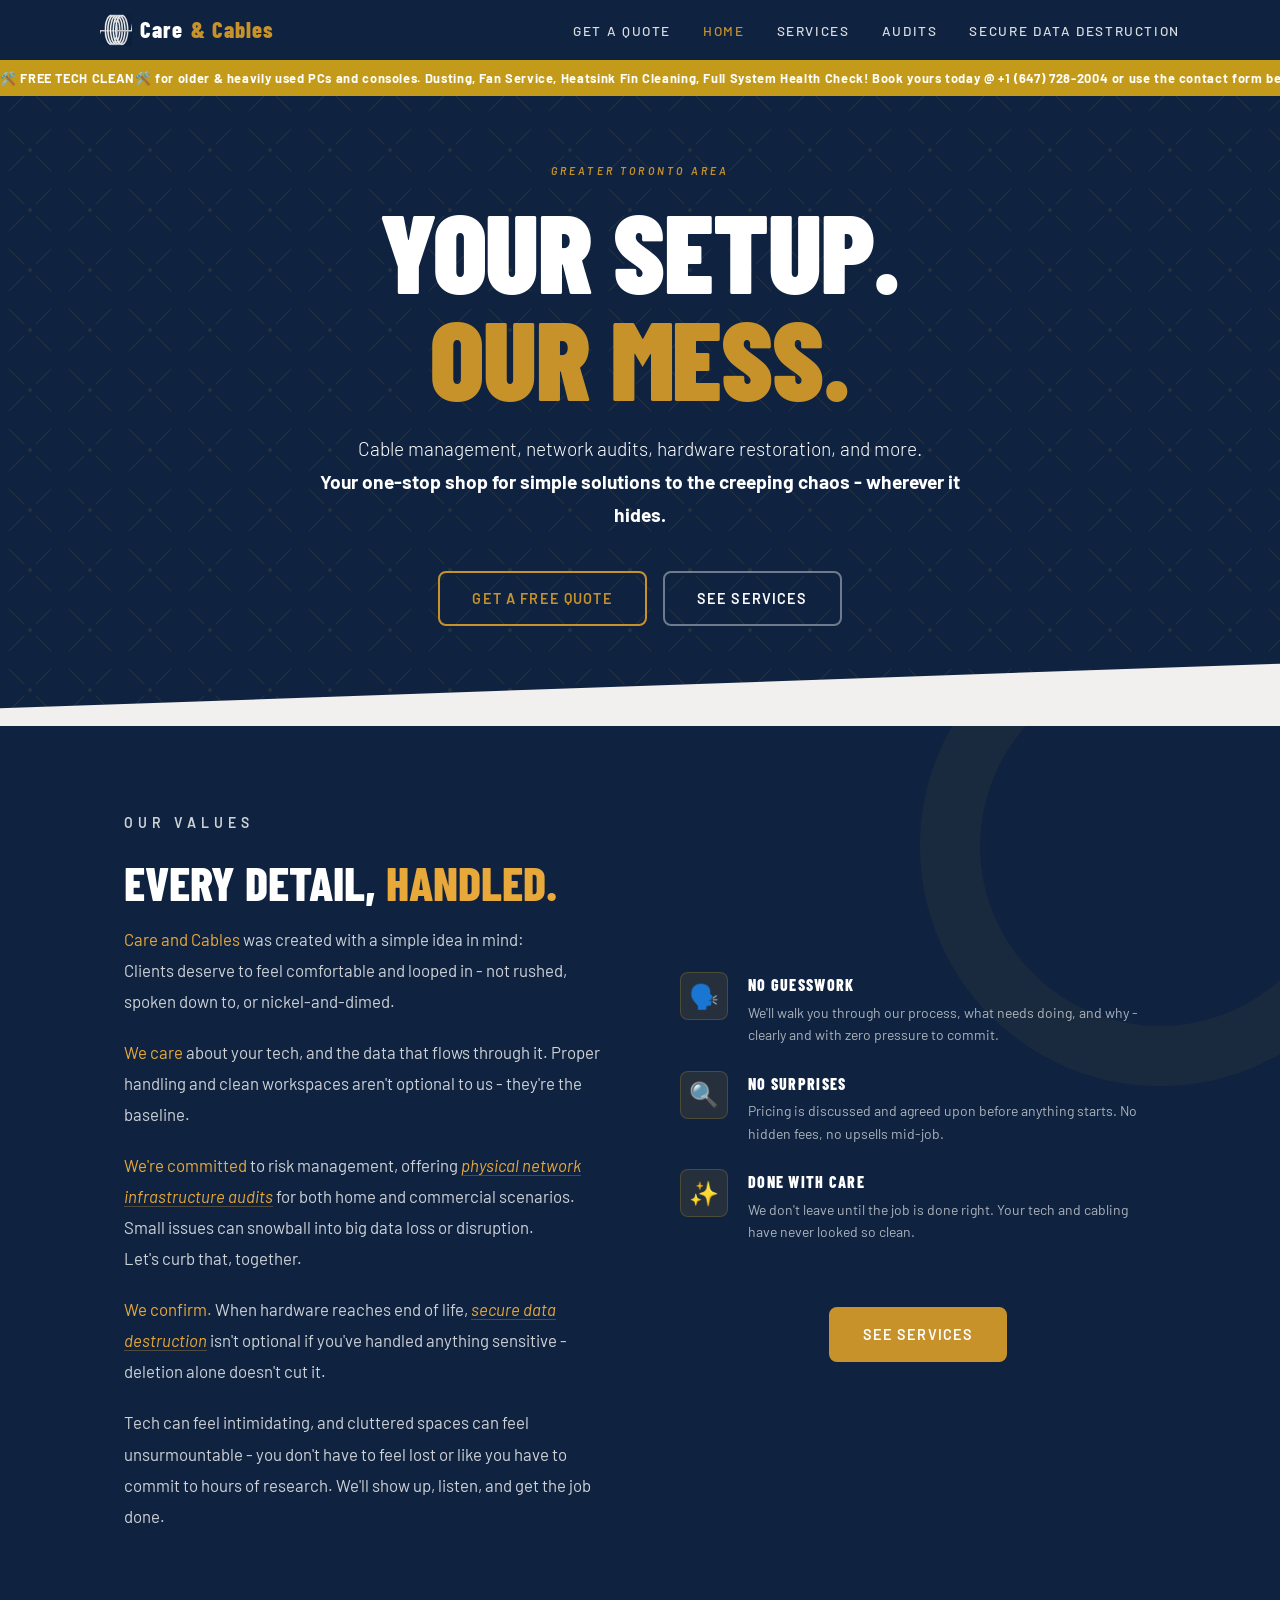
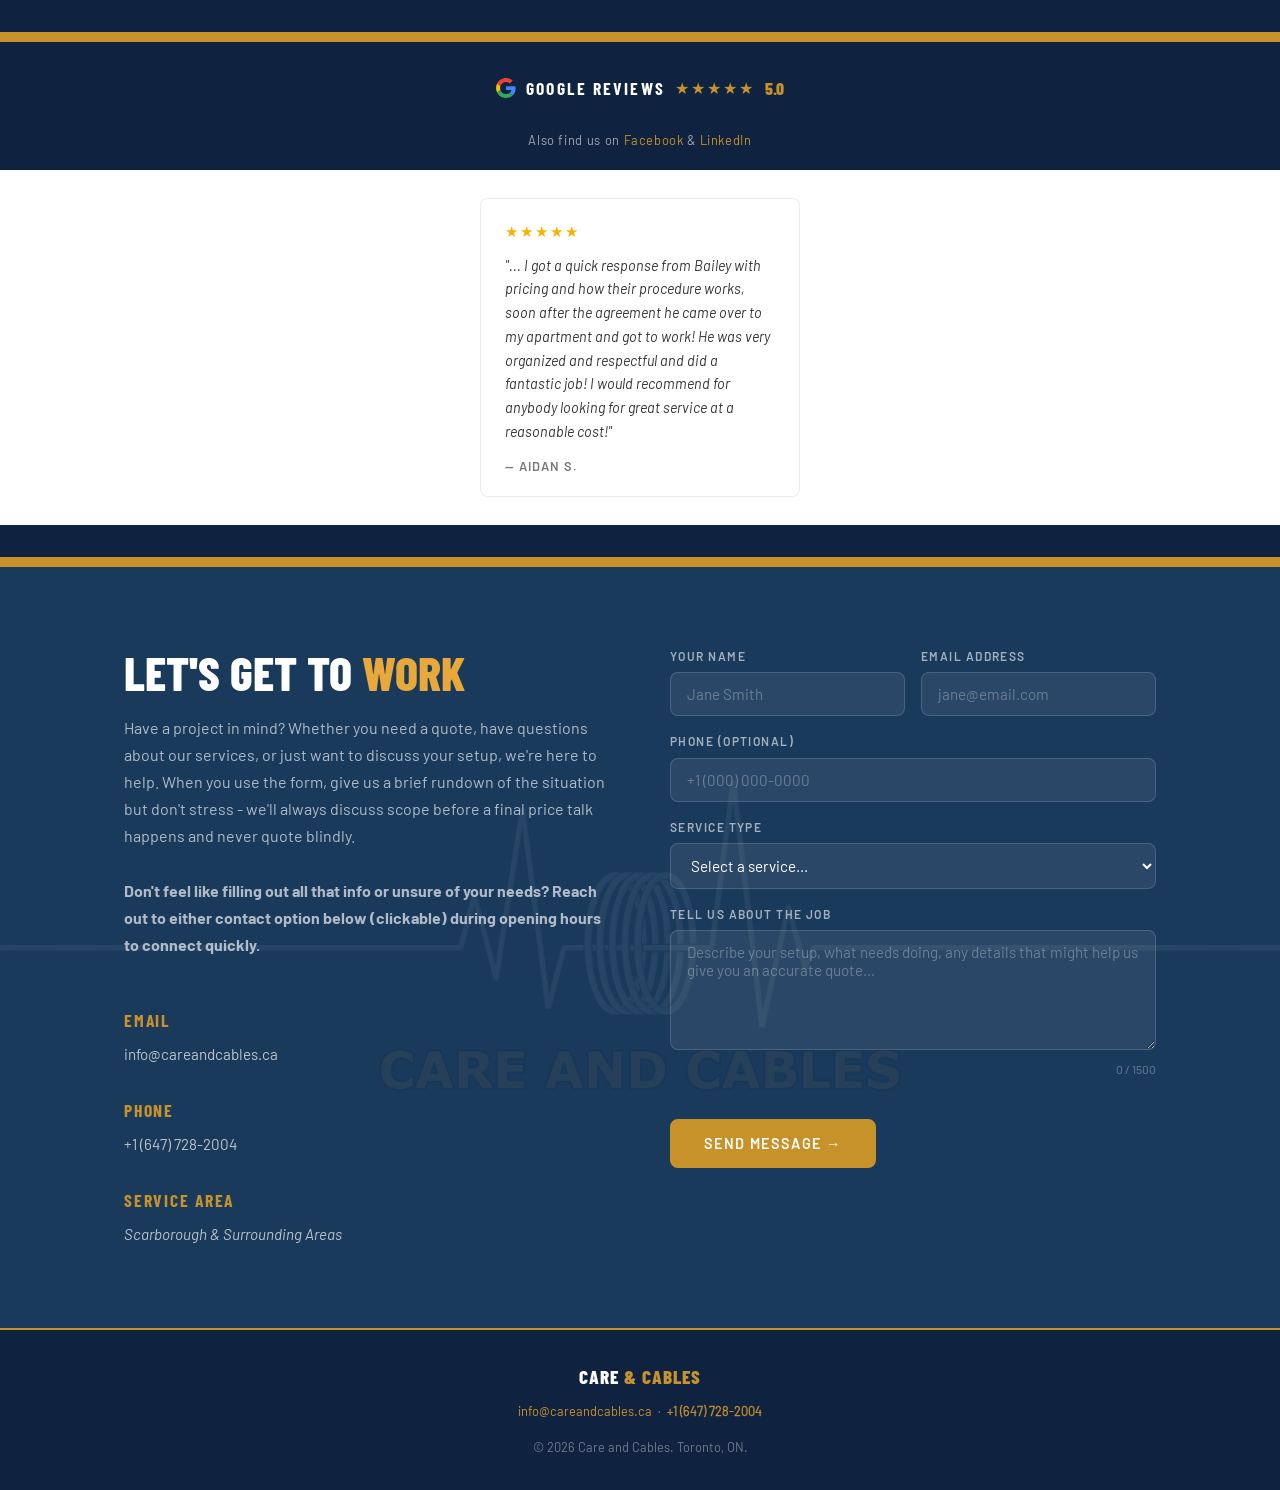
==== commit 6db56bdc: "shared css and cleaning up files cc" ====
--- a/index.html
+++ b/index.html
@@ -50,161 +50,11 @@
 
   <link href="https://fonts.googleapis.com/css2?family=Barlow+Condensed:wght@700;800;900&family=Barlow:wght@300;400;500;600&display=swap" rel="stylesheet" />
 
+  <link rel="stylesheet" href="shared.css" />
+
   <style>
 
-	/* CSS VARIABLES */
-
-    :root {
-      --blue-deep:    #0f2340;   /* dark blue */
-      --blue-mid:     #1a3a5c;   /* mid blue */
-      --blue-light:   #f2f0ef;   /* off-white */
-
-      --gold:         #c8922a;   /* main accent */
-      --gold-light:   #fff2e1;   /* ivory */
-      --gold-glow:    #e8a83a;   /* bright gold for hover */
-
-      --text-dark:    #2c3e4e;   /* body text on light backgrounds */
-      --text-light:   #ffffff;   /* body text on dark backgrounds */
-      --text-muted:   #5a7a9a;   /* secondary text */
-
-      --red-mid:      #c0392b;   /* red for dropdown */
-
-      --section-padding: 80px 24px;
-      --card-padding:    28px;
-      --border-radius:   8px;
-
-      --font-heading: 'Barlow Condensed', sans-serif;
-      --font-body:    'Barlow', sans-serif;
-
-      --max-width: 1080px;
-    }
-
-	/* BROWSER RESET & BASE */
-
-    *, *::before, *::after {
-      box-sizing: border-box;   
-      margin: 0;
-      padding: 0;
-    }
-
-    html {
-      /* scroll handled by JS for custom speed */
-    }
-
-    .flash {
-  animation: flash 3s infinite;
-}
-
-    .announcement-banner {
-  background-color: #c49a1a; 
-  color: #fff;
-  font-size: 0.8rem;
-  font-weight: 700;
-  letter-spacing: 0.05em;
-  overflow: hidden;
-  white-space: nowrap;
-  padding: 8px 0;
-  position: fixed;
-  top: 60px; 
-  left: 0;
-  right: 0;
-  z-index: 9998;
-}
-
-.marquee-track {
-  display: flex;
-  animation: marquee 40s linear infinite;
-  will-change: transform;
-}
-
-@keyframes marquee {
-  from { transform: translateX(0); }
-  to   { transform: translateX(var(--marquee-offset)); }
-}
-
-    body {
-      font-family: var(--font-body);
-      color: var(--text-dark);
-      background: var(--blue-light);
-      line-height: 1.6;
-    }
-
-	/* REUSABLE CONTAINER */
-
-    .container {
-      max-width: var(--max-width);
-      margin: 0 auto;
-      padding: 0 24px;
-    }
-
-	/* NAVIGATION */
-
-    nav {
-      position: fixed;           
-      top: 0;
-      left: 0;
-      right: 0;
-      z-index: 100;              /* FORCED ON TOP */
-      background: var(--blue-deep);
-      border-bottom: 2px solid var(--gold);
-      padding: 0 24px;
-    }
-
-    .nav-inner {
-      max-width: var(--max-width);
-      margin: 0 auto;
-      display: flex;             
-      align-items: center;       
-      justify-content: space-between; /* PUSHES ITEMS TO EDGES */
-      height: 60px;
-    }
-
-    .nav-logo {
-      font-family: var(--font-heading);
-      font-size: 1.4rem;
-      font-weight: 800;
-      color: var(--text-light);
-      letter-spacing: 0.05em;
-      text-decoration: none;
-      display: flex;
-      align-items: center;
-      gap: 8px;
-    }
-
-    .nav-logo-img {
-      height: 32px;
-      width: auto;
-      display: block;
-    }
-
-    .nav-logo span {
-      color: var(--gold);        
-    }
-	
-    .nav-links {
-      display: flex;
-      gap: 32px;                 
-      list-style: none;
-    }
-
-    .nav-links a {
-      color: var(--text-light);
-      text-decoration: none;
-      font-size: 0.85rem;
-      font-weight: 500;
-      letter-spacing: 0.12em;
-      text-transform: uppercase;
-      opacity: 0.85;
-      transition: opacity 0.2s, color 0.2s; /* SMOOTH HOVER */
-    }
-
-    .nav-links a:hover,
-    .nav-links a.active {
-      opacity: 1;
-      color: var(--gold);
-    }
-
-	/* HERO */ 
+    /* HERO */
 
     .hero {
       background: var(--blue-deep);
@@ -384,85 +234,15 @@
       flex-wrap: wrap;           /* MOBILE WRAP */
     }
 
-	/* BUTTONS */
-
-    .btn {
-      display: inline-block;
-      padding: 14px 32px;
-      border-radius: var(--border-radius);
-      font-family: var(--font-body);
-      font-weight: 600;
-      font-size: 0.9rem;
-      letter-spacing: 0.08em;
-      text-transform: uppercase;
-      text-decoration: none;
-      cursor: pointer;
-      border: 2px solid transparent;
-      transition: all 0.2s ease;
-    }
-
-    .btn-primary {
-      background: var(--gold);
-      color: var(--text-light);
-      border-color: var(--gold);
-    }
-
-    .btn-primary:hover {
-      background: var(--gold-glow);
-      border-color: var(--gold-glow);
-      transform: translateY(-2px);       /* LIFT */
-      box-shadow: 0 8px 24px rgba(200,146,42,0.35);
-    }
-
-    .btn-outline {
-      background: transparent;
-      color: var(--text-light);
-      border-color: rgba(255,255,255,0.4);
-    }
-
-    .btn-outline:hover {
-      border-color: var(--text-light);
-      transform: translateY(-2px);
-    }
-
-	/* SECTION STYLES */
-
-    section {
-      padding: var(--section-padding);
-    }
-
-    .section-label {
-      font-size: 0.75rem;
-      font-weight: 600;
-      letter-spacing: 0.3em;
-      text-transform: uppercase;
-      color: var(--gold);
-      margin-bottom: 8px;
-    }
+    /* SECTION OVERRIDES (index-specific sizes) */
 
     .section-title {
-      font-family: var(--font-heading);
       font-size: clamp(2rem, 5vw, 3rem);
-      font-weight: 800;
-      line-height: 1.05;
-      text-transform: uppercase;
       margin-bottom: 16px;
     }
 
-    .section-title.light {
-      color: var(--text-light);
-    }
-
     .section-desc {
-      font-size: 1rem;
-      color: var(--text-muted);
       max-width: 780px;
-      line-height: 1.7;
-      margin-bottom: 48px;
-    }
-
-    .section-desc.light {
-      color: rgba(255,255,255,0.65);
     }
 
 	/* SHOWCASE */
@@ -777,165 +557,42 @@
       box-shadow: 0 8px 24px rgba(200,146,42,0.35);
     }
 
-	/* FOOTER */
-
-    footer {
-      background: var(--blue-deep);
-      border-top: 2px solid var(--gold);
-      padding: 32px 24px;
-      text-align: center;
-    }
-
-    .footer-inner {
-      max-width: var(--max-width);
-      margin: 0 auto;
-    }
-
-    .footer-logo {
-      font-family: var(--font-heading);
-      font-size: 1.2rem;
-      font-weight: 800;
-      color: var(--text-light);
-      letter-spacing: 0.05em;
-      text-transform: uppercase;
-      margin-bottom: 8px;
-    }
-
-    .footer-logo span { color: var(--gold); }
-
-    footer p {
-      font-size: 0.8rem;
-      color: rgba(255,255,255,0.4);
-      margin-top: 8px;
-    }
-
-	/* ANIMATIONS */
-
-    @keyframes fadeUp {
-      from {
-        opacity: 0;
-        transform: translateY(24px);
-      }
-      to {
-        opacity: 1;
-        transform: translateY(0);
-      }
-    }
+    /* HERO ANIMATIONS */
 
     .hero-eyebrow { animation: fadeUp 0.6s ease both; animation-delay: 0.1s; }
     .hero h1      { animation: fadeUp 0.6s ease both; animation-delay: 0.25s; }
     .hero-tagline { animation: fadeUp 0.6s ease both; animation-delay: 0.4s; }
     .hero-actions { animation: fadeUp 0.6s ease both; animation-delay: 0.55s; }
 
-	/* COMMON PHONE SIZE ADJUSTMENT */
-
     .eyebrow-break { display: none; }
 
-    .burger {
-  display: none;
-  flex-direction: column;
-  gap: 5px;
-  cursor: pointer;
-  padding: 4px;
-  background: none;
-  border: none;
-}
-
-.burger span {
-  display: block;
-  width: 24px;
-  height: 2px;
-  background: var(--text-light);
-  transition: all 0.3s ease;
-}
-
-.burger.open span:nth-child(1) {
-  transform: translateY(7px) rotate(45deg);
-}
-.burger.open span:nth-child(2) {
-  opacity: 0;
-}
-.burger.open span:nth-child(3) {
-  transform: translateY(-7px) rotate(-45deg);
-}
-
-    @media (max-width: 768px) {
+    @media (max-width: 820px) {
       .eyebrow-sep-first { display: none; }
       .eyebrow-break { display: block; }
       .hero-eyebrow { line-height: 2; }
 
-      .nav-links { display: none; }  /* BURGER */
-
       .hero-tagline {
-        max-width: 300px;            
+        max-width: 300px;
         font-size: 0.95rem;
       }
 
       .contact-grid {
-        grid-template-columns: 1fr;  
+        grid-template-columns: 1fr;
         gap: 40px;
       }
 
       .values-grid {
-        grid-template-columns: 1fr;  
+        grid-template-columns: 1fr;
         gap: 40px;
       }
 
       .values-pillars {
-        padding-top: 0;              
+        padding-top: 0;
       }
 
       .form-row {
-        grid-template-columns: 1fr;  
+        grid-template-columns: 1fr;
       }
-
-      
-
-      
-
-.mobile-menu {
-  display: none;
-  position: fixed;
-  top: 80px;
-  left: 0;
-  right: 0;
-  background: var(--blue-deep);
-  border-bottom: 2px solid var(--gold);
-  padding: 16px 24px;
-  z-index: 99;
-  flex-direction: column;
-}
-
-.mobile-menu.open {
-  display: flex;
-}
-
-.mobile-menu a {
-  color: var(--text-light);
-  text-decoration: none;
-  font-size: 0.9rem;
-  font-weight: 500;
-  letter-spacing: 0.12em;
-  text-transform: uppercase;
-  padding: 14px 0;
-  border-bottom: 1px solid rgba(255,255,255,0.08);
-  transition: color 0.2s;
-}
-
-.mobile-menu a:last-child {
-  border-bottom: none;
-}
-
-.mobile-menu a.active,
-.mobile-menu a:hover {
-  color: var(--gold);
-}
-
-@media (max-width: 768px) {
-  .burger {
-    display: flex;
-  }
-}
     }
   </style>
 </head>
--- a/shared.css
+++ b/shared.css
@@ -0,0 +1,473 @@
+/* ============================================================
+   SHARED STYLES — Care and Cables
+   Loaded by all pages. Page-specific CSS lives in each
+   HTML file's own <style> block.
+   ============================================================ */
+
+/* CSS VARIABLES */
+
+:root {
+  --blue-deep:    #0f2340;
+  --blue-mid:     #1a3a5c;
+  --blue-light:   #f2f0ef;
+
+  --gold:         #c8922a;
+  --gold-light:   #fff2e1;
+  --gold-glow:    #e8a83a;
+
+  --text-dark:    #2c3e4e;
+  --text-light:   #ffffff;
+  --text-muted:   #5a7a9a;
+
+  --section-padding: 80px 24px;
+  --card-padding:    28px;
+  --border-radius:   8px;
+
+  --font-heading: 'Barlow Condensed', sans-serif;
+  --font-body:    'Barlow', sans-serif;
+
+  --max-width: 1080px;
+}
+
+/* BROWSER RESET & BASE */
+
+*, *::before, *::after {
+  box-sizing: border-box;
+  margin: 0;
+  padding: 0;
+}
+
+body {
+  font-family: var(--font-body);
+  color: var(--text-dark);
+  background: var(--blue-light);
+  line-height: 1.6;
+}
+
+/* REUSABLE CONTAINER */
+
+.container {
+  max-width: var(--max-width);
+  margin: 0 auto;
+  padding: 0 24px;
+}
+
+/* NAVIGATION */
+
+nav {
+  position: fixed;
+  top: 0;
+  left: 0;
+  right: 0;
+  z-index: 100;
+  background: var(--blue-deep);
+  border-bottom: 2px solid var(--gold);
+  padding: 0 24px;
+}
+
+.nav-inner {
+  max-width: var(--max-width);
+  margin: 0 auto;
+  display: flex;
+  align-items: center;
+  justify-content: space-between;
+  height: 60px;
+}
+
+.nav-logo {
+  font-family: var(--font-heading);
+  font-size: 1.4rem;
+  font-weight: 800;
+  color: var(--text-light);
+  letter-spacing: 0.05em;
+  text-decoration: none;
+  display: flex;
+  align-items: center;
+  gap: 8px;
+}
+
+.nav-logo-img {
+  height: 32px;
+  width: auto;
+  display: block;
+}
+
+.nav-logo span {
+  color: var(--gold);
+}
+
+.nav-links {
+  display: flex;
+  gap: 32px;
+  list-style: none;
+}
+
+.nav-links a {
+  color: var(--text-light);
+  text-decoration: none;
+  font-size: 0.85rem;
+  font-weight: 500;
+  letter-spacing: 0.12em;
+  text-transform: uppercase;
+  opacity: 0.85;
+  transition: opacity 0.2s, color 0.2s;
+}
+
+.nav-links a:hover,
+.nav-links a.active {
+  opacity: 1;
+  color: var(--gold);
+}
+
+/* BURGER MENU */
+
+.burger {
+  display: none;
+  flex-direction: column;
+  gap: 5px;
+  cursor: pointer;
+  padding: 4px;
+  background: none;
+  border: none;
+}
+
+.burger span {
+  display: block;
+  width: 24px;
+  height: 2px;
+  background: var(--text-light);
+  transition: all 0.3s ease;
+}
+
+.burger.open span:nth-child(1) {
+  transform: translateY(7px) rotate(45deg);
+}
+.burger.open span:nth-child(2) {
+  opacity: 0;
+}
+.burger.open span:nth-child(3) {
+  transform: translateY(-7px) rotate(-45deg);
+}
+
+/* MOBILE NAV */
+
+.mobile-menu {
+  display: none;
+  position: fixed;
+  top: 60px;
+  left: 0;
+  right: 0;
+  background: var(--blue-deep);
+  border-bottom: 2px solid var(--gold);
+  padding: 16px 24px;
+  z-index: 99;
+  flex-direction: column;
+}
+
+.mobile-menu.open {
+  display: flex;
+}
+
+.mobile-menu a {
+  color: var(--text-light);
+  text-decoration: none;
+  font-size: 0.9rem;
+  font-weight: 500;
+  letter-spacing: 0.12em;
+  text-transform: uppercase;
+  padding: 14px 0;
+  border-bottom: 1px solid rgba(255,255,255,0.08);
+  transition: color 0.2s;
+}
+
+.mobile-menu a:last-child {
+  border-bottom: none;
+}
+
+.mobile-menu a.active,
+.mobile-menu a:hover {
+  color: var(--gold);
+}
+
+.mobile-nav-link.active {
+  color: var(--gold);
+}
+
+/* BUTTONS */
+
+.btn {
+  display: inline-block;
+  padding: 14px 32px;
+  border-radius: var(--border-radius);
+  font-family: var(--font-body);
+  font-weight: 600;
+  font-size: 0.9rem;
+  letter-spacing: 0.08em;
+  text-transform: uppercase;
+  text-decoration: none;
+  cursor: pointer;
+  border: 2px solid transparent;
+  transition: all 0.2s ease;
+}
+
+.btn-primary {
+  background: var(--gold);
+  color: var(--text-light);
+  border-color: var(--gold);
+}
+
+.btn-primary:hover {
+  background: var(--gold-glow);
+  border-color: var(--gold-glow);
+  transform: translateY(-2px);
+  box-shadow: 0 8px 24px rgba(200,146,42,0.35);
+}
+
+.btn-outline {
+  background: transparent;
+  color: var(--text-light);
+  border-color: rgba(255,255,255,0.4);
+}
+
+.btn-outline:hover {
+  border-color: var(--text-light);
+  transform: translateY(-2px);
+}
+
+/* SECTION STYLES */
+
+section {
+  padding: var(--section-padding);
+}
+
+.section-label {
+  font-size: 0.75rem;
+  font-weight: 600;
+  letter-spacing: 0.3em;
+  text-transform: uppercase;
+  color: var(--gold);
+  margin-bottom: 8px;
+}
+
+.section-title {
+  font-family: var(--font-heading);
+  font-size: clamp(1.8rem, 4vw, 2.6rem);
+  font-weight: 800;
+  line-height: 1.05;
+  text-transform: uppercase;
+  margin-bottom: 12px;
+}
+
+.section-title.light {
+  color: var(--text-light);
+}
+
+.section-desc {
+  font-size: 1rem;
+  color: var(--text-muted);
+  max-width: 680px;
+  line-height: 1.7;
+  margin-bottom: 48px;
+}
+
+.section-desc.light {
+  color: rgba(255,255,255,0.65);
+}
+
+/* ANNOUNCEMENT BANNER */
+
+.announcement-banner {
+  background-color: #c49a1a;
+  color: #fff;
+  font-size: 0.8rem;
+  font-weight: 700;
+  letter-spacing: 0.05em;
+  overflow: hidden;
+  white-space: nowrap;
+  padding: 8px 0;
+  position: fixed;
+  top: 60px;
+  left: 0;
+  right: 0;
+  z-index: 9998;
+}
+
+.marquee-track {
+  display: flex;
+  animation: marquee 40s linear infinite;
+  will-change: transform;
+}
+
+@keyframes marquee {
+  from { transform: translateX(0); }
+  to   { transform: translateX(var(--marquee-offset)); }
+}
+
+/* FLASH */
+
+.flash {
+  animation: flash 3s infinite;
+}
+
+@keyframes flash {
+  0%, 100% { opacity: 1; }
+  50%       { color: #000000; }
+}
+
+/* PAGE HEADER (used by services, audits, securedatadestruction) */
+
+.page-header {
+  background: var(--blue-deep);
+  padding: 140px 24px 90px;
+  text-align: center;
+  position: relative;
+  overflow: hidden;
+  border-bottom: 6px solid var(--gold);
+}
+
+.page-header::after {
+  content: '';
+  position: absolute;
+  inset: 0;
+  background-image: url("data:image/svg+xml,%3Csvg xmlns='http://www.w3.org/2000/svg' width='60' height='60'%3E%3Cg transform='rotate(45 30 30)'%3E%3Ccircle cx='30' cy='30' r='2' fill='%23c8922a' opacity='0.12'/%3E%3Cline x1='30' y1='0' x2='30' y2='22' stroke='%23c8922a' stroke-width='1' opacity='0.12'/%3E%3Cline x1='30' y1='38' x2='30' y2='60' stroke='%23c8922a' stroke-width='1' opacity='0.12'/%3E%3Cline x1='0' y1='30' x2='22' y2='30' stroke='%23c8922a' stroke-width='1' opacity='0.12'/%3E%3Cline x1='38' y1='30' x2='60' y2='30' stroke='%23c8922a' stroke-width='1' opacity='0.12'/%3E%3C/g%3E%3C/svg%3E");
+  pointer-events: none;
+}
+
+.page-header-content {
+  position: relative;
+  z-index: 2;
+}
+
+.page-header h1 {
+  font-family: var(--font-heading);
+  font-size: clamp(2.8rem, 7vw, 5rem);
+  font-weight: 900;
+  line-height: 0.95;
+  color: var(--text-light);
+  text-transform: uppercase;
+  margin-bottom: 16px;
+  animation: fadeUp 0.6s ease both;
+  animation-delay: 0.1s;
+}
+
+.page-header h1 em {
+  font-style: normal;
+  color: var(--gold);
+}
+
+.page-header-desc {
+  font-size: clamp(0.95rem, 2vw, 1.1rem);
+  color: rgba(255,255,255,0.65);
+  max-width: 520px;
+  margin: 0 auto;
+  font-weight: 300;
+  line-height: 1.7;
+  animation: fadeUp 0.6s ease both;
+  animation-delay: 0.25s;
+}
+
+/* EYEBROW / PILL LINKS (used in services page header) */
+
+.eyebrow-label {
+  margin-top: 2px;
+  margin-bottom: 2px;
+  text-align: center;
+  font-size: 0.65rem;
+  letter-spacing: 0.18em;
+  text-transform: lowercase;
+  color: rgba(255,255,255,0.5);
+  line-height: 1;
+}
+
+.header-eyebrow-links {
+  margin-top: 8px;
+  display: flex;
+  justify-content: center;
+  gap: 10px;
+  flex-wrap: wrap;
+}
+
+.eyebrow-pill {
+  font-size: 0.72rem;
+  letter-spacing: 0.08em;
+  text-transform: uppercase;
+  text-decoration: none;
+  color: var(--gold);
+  background: rgba(200,146,42,0.08);
+  border: 1px solid rgba(200,146,42,0.35);
+  padding: 6px 12px;
+  border-radius: 999px;
+  transition: all 0.2s ease;
+}
+
+.eyebrow-pill:hover {
+  background: rgba(200,146,42,0.12);
+  box-shadow: 0 0 10px rgba(232,168,58,0.35);
+  transform: translateY(-1px);
+}
+
+/* HEADER BG IMAGE (used in services and audits) */
+
+.header-bg {
+  position: absolute;
+  top: 50%;
+  left: 50%;
+  transform: translate(-50%, -50%);
+  width: 100%;
+  opacity: 0.12;
+  pointer-events: none;
+  z-index: 0;
+}
+
+/* FOOTER */
+
+footer {
+  background: var(--blue-deep);
+  border-top: 2px solid var(--gold);
+  padding: 32px 24px;
+  text-align: center;
+}
+
+.footer-inner {
+  max-width: var(--max-width);
+  margin: 0 auto;
+}
+
+.footer-logo {
+  font-family: var(--font-heading);
+  font-size: 1.2rem;
+  font-weight: 800;
+  color: var(--text-light);
+  letter-spacing: 0.05em;
+  text-transform: uppercase;
+  margin-bottom: 8px;
+}
+
+.footer-logo span {
+  color: var(--gold);
+}
+
+footer p {
+  font-size: 0.8rem;
+  color: rgba(255,255,255,0.4);
+  margin-top: 8px;
+}
+
+/* ANIMATIONS */
+
+@keyframes fadeUp {
+  from { opacity: 0; transform: translateY(24px); }
+  to   { opacity: 1; transform: translateY(0); }
+}
+
+/* MEDIA QUERIES — shared elements */
+
+@media (max-width: 820px) {
+  .nav-links {
+    display: none;
+  }
+
+  .burger {
+    display: flex;
+  }
+}
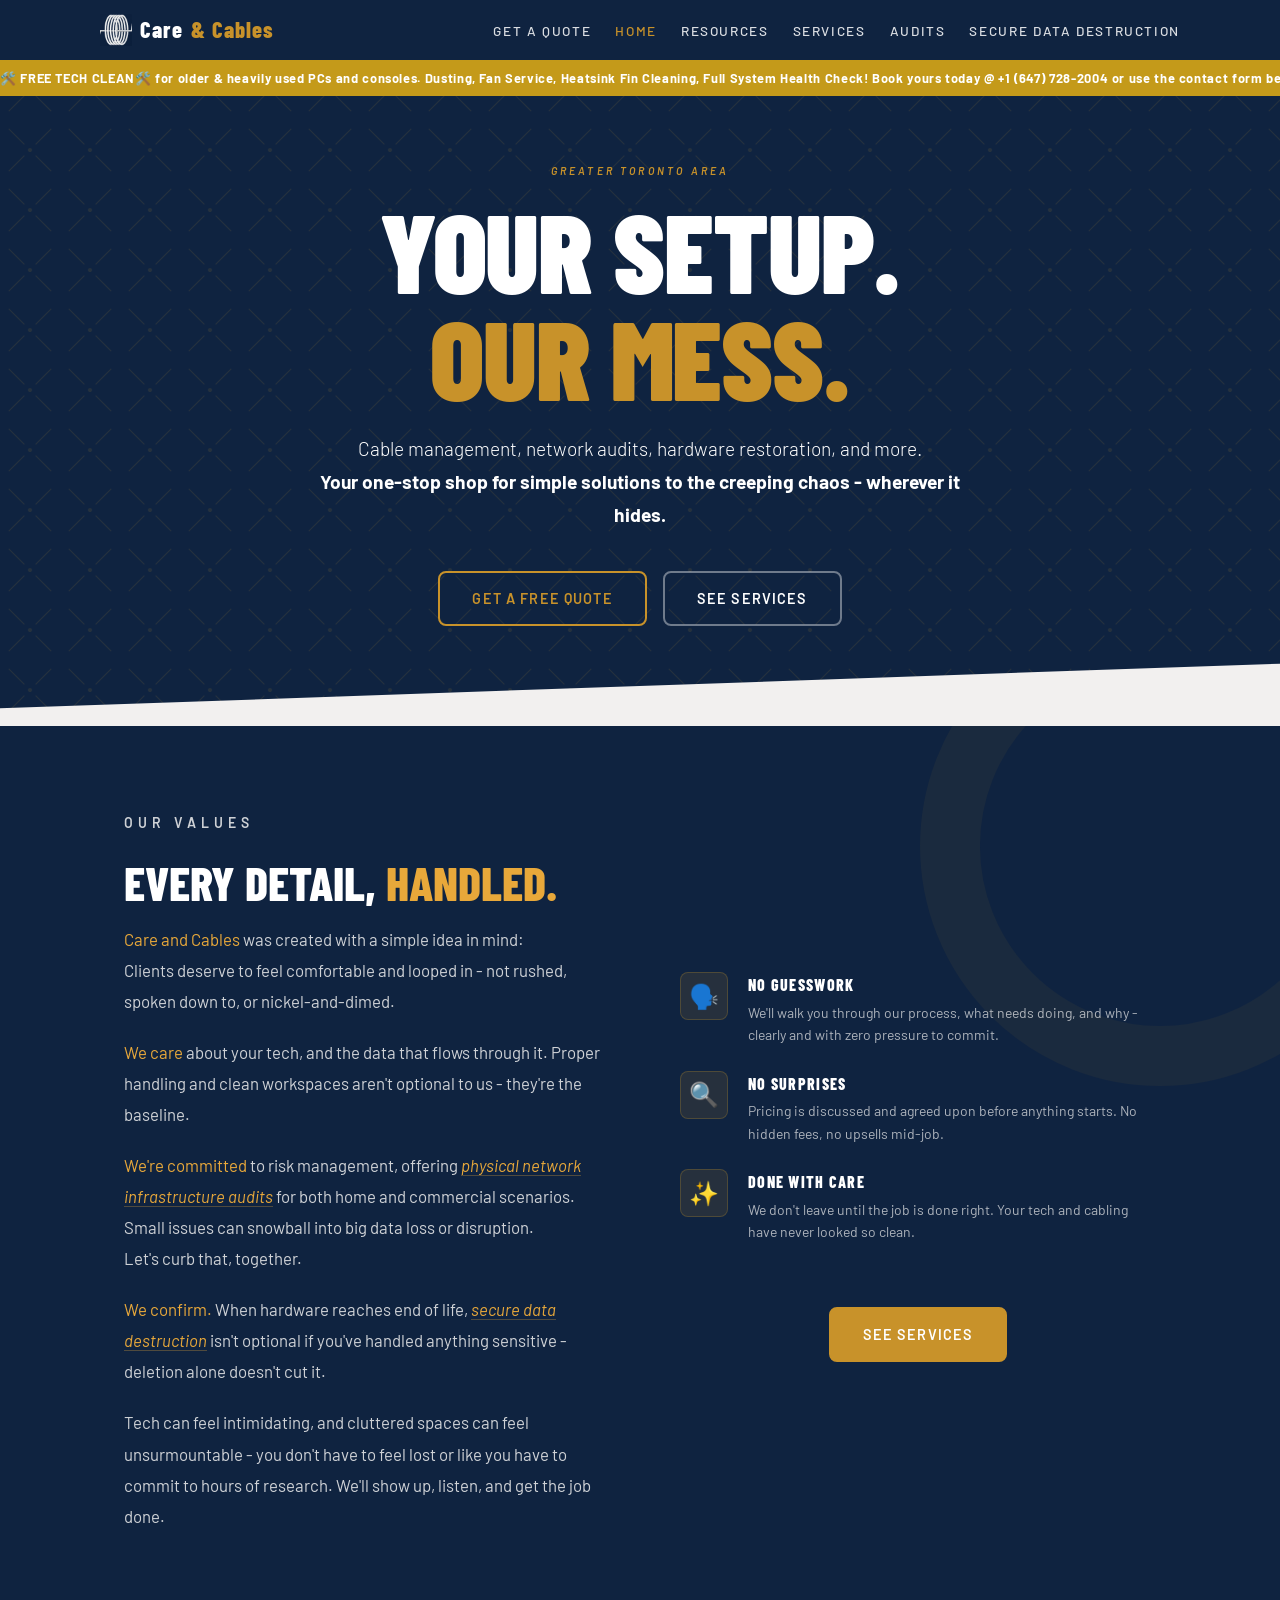
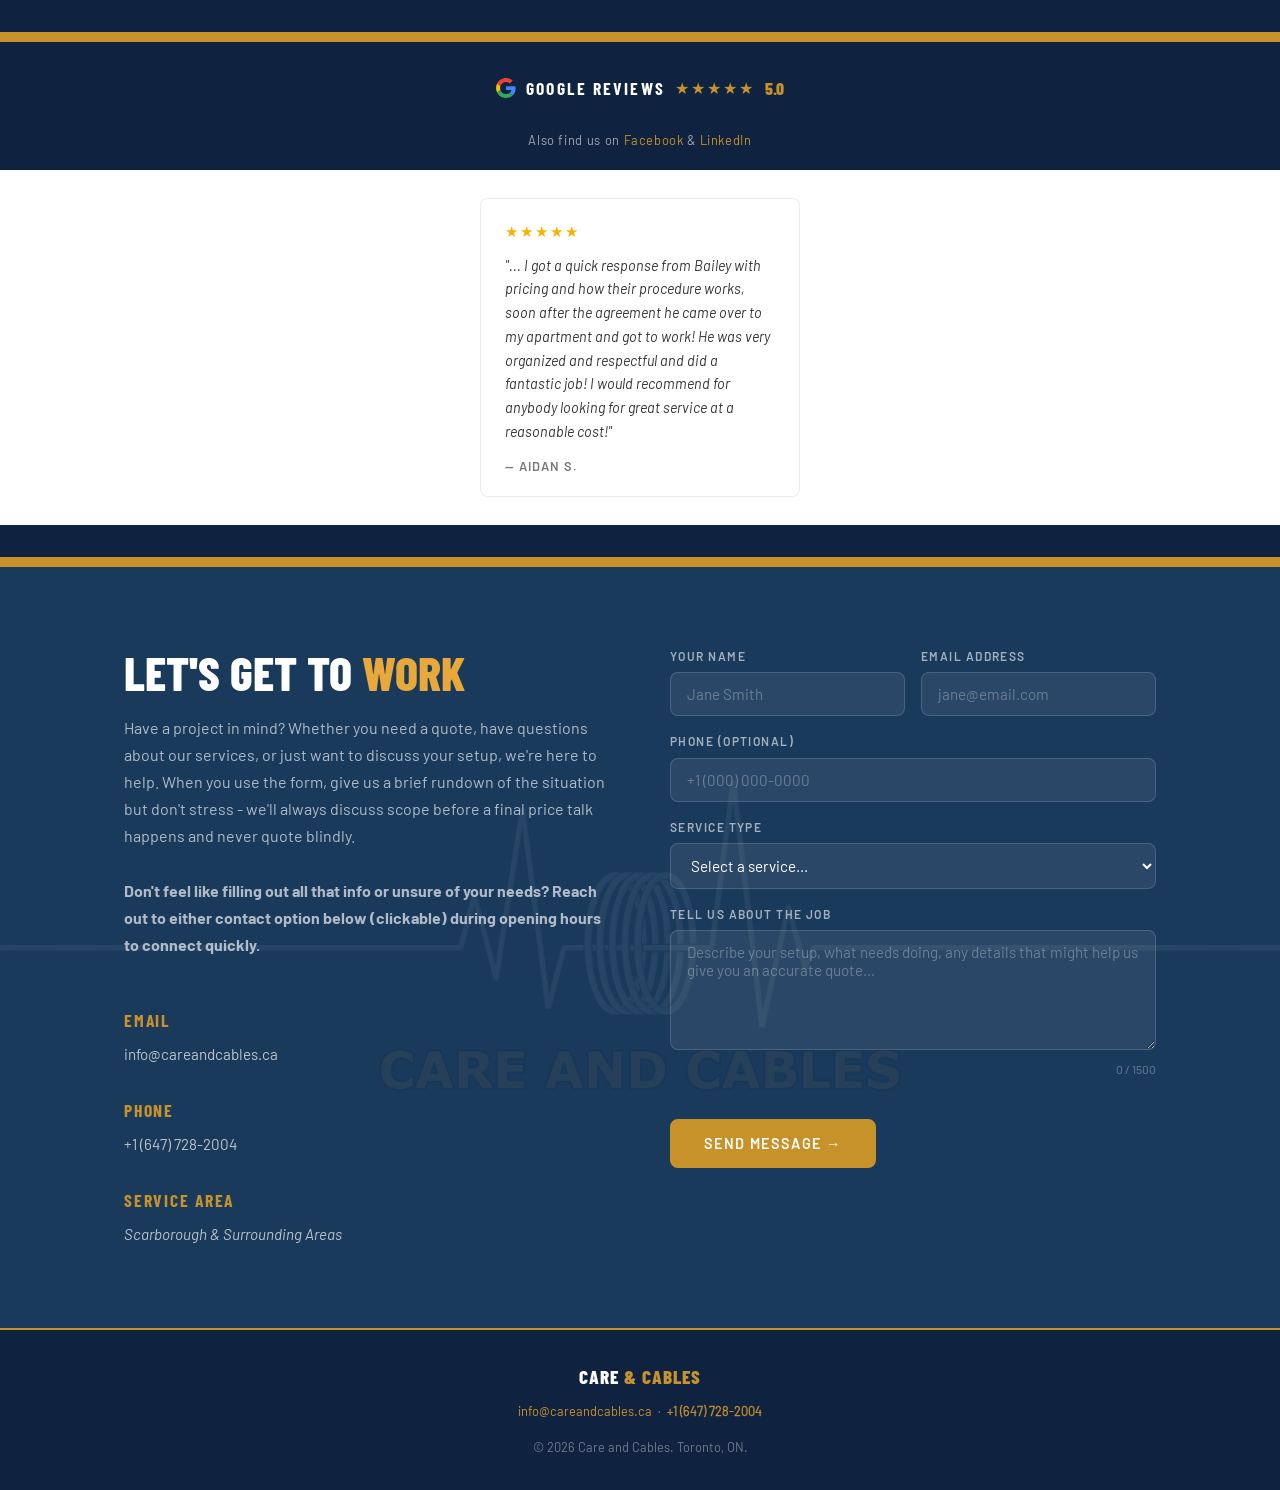
==== commit 818ead89: "resource page official add" ====
--- a/index.html
+++ b/index.html
@@ -29,16 +29,27 @@
   },
   "url": "https://careandcables.ca",
   "telephone": "+16477282004",
-  "priceRange": "$$"
+  "priceRange": "$$",
+  "sameAs": "https://share.google/IikKMsL1swSzzTm9P",
+  "areaServed": [
+    {"@type": "City", "name": "Scarborough", "addressRegion": "ON", "addressCountry": "CA"},
+    {"@type": "City", "name": "Toronto", "addressRegion": "ON", "addressCountry": "CA"},
+    {"@type": "City", "name": "North York", "addressRegion": "ON", "addressCountry": "CA"},
+    {"@type": "City", "name": "Etobicoke", "addressRegion": "ON", "addressCountry": "CA"},
+    {"@type": "City", "name": "Mississauga", "addressRegion": "ON", "addressCountry": "CA"},
+    {"@type": "City", "name": "Markham", "addressRegion": "ON", "addressCountry": "CA"},
+    {"@type": "City", "name": "Pickering", "addressRegion": "ON", "addressCountry": "CA"}
+  ]
 }
 </script>
 
   <meta charset="UTF-8" />
   <meta name="viewport" content="width=device-width, initial-scale=1.0" />
-  <title>Care and Cables Home | Risk management - Tech care</title>
+  <title>Care and Cables | Tech & Network Audits — Scarborough, ON</title>
   <link rel="icon" href="favicon.png" type="image/png">
   <link rel="apple-touch-icon" href="favicon.png">
   <meta name="description" content="Cable management, PC cleaning, network audits, and secure data destruction for homes and businesses in Scarborough and the Greater Toronto Area.">
+  <link rel="canonical" href="https://careandcables.ca/">
 
   <meta property="og:title" content="Care and Cables">
   <meta property="og:description" content="Cable management, PC cleaning, network audits, and secure data destruction for homes and businesses in Scarborough and the Greater Toronto Area."> 
@@ -272,6 +283,7 @@
     .contact {
       background: var(--blue-mid);
       position: relative;
+      overflow: hidden;
     }
 
     .contact-bg {
@@ -609,6 +621,7 @@
       <ul class="nav-links">
 	      <li><a href="#contact">Get a Quote</a></li>
         <li><a href="index.html" class="active">Home</a></li>
+        <li><a href="resources.html">Resources</a></li>
         <li><a href="services.html">Services</a></li>
 	      <li><a href="audits.html">Audits</a></li>
 	      <li><a href="securedatadestruction.html">Secure Data Destruction</a></li>
@@ -624,6 +637,7 @@
 <div class="mobile-menu" id="mobile-menu">
   <a href="index.html#contact" class="mobile-nav-link">Get a Quote</a>
   <a href="index.html" class="mobile-nav-link active">Home</a>
+  <a href="resources.html" class="mobile-nav-link">Resources</a>
   <a href="services.html" class="mobile-nav-link">Services</a>
   <a href="audits.html" class="mobile-nav-link">Audits</a>
   <a href="securedatadestruction.html" class="mobile-nav-link">Secure Data Destruction</a>
--- a/shared.css
+++ b/shared.css
@@ -98,7 +98,7 @@
 
 .nav-links {
   display: flex;
-  gap: 32px;
+  gap: 24px;
   list-style: none;
 }
 
@@ -462,7 +462,7 @@
 
 /* MEDIA QUERIES — shared elements */
 
-@media (max-width: 820px) {
+@media (max-width: 940px) {
   .nav-links {
     display: none;
   }
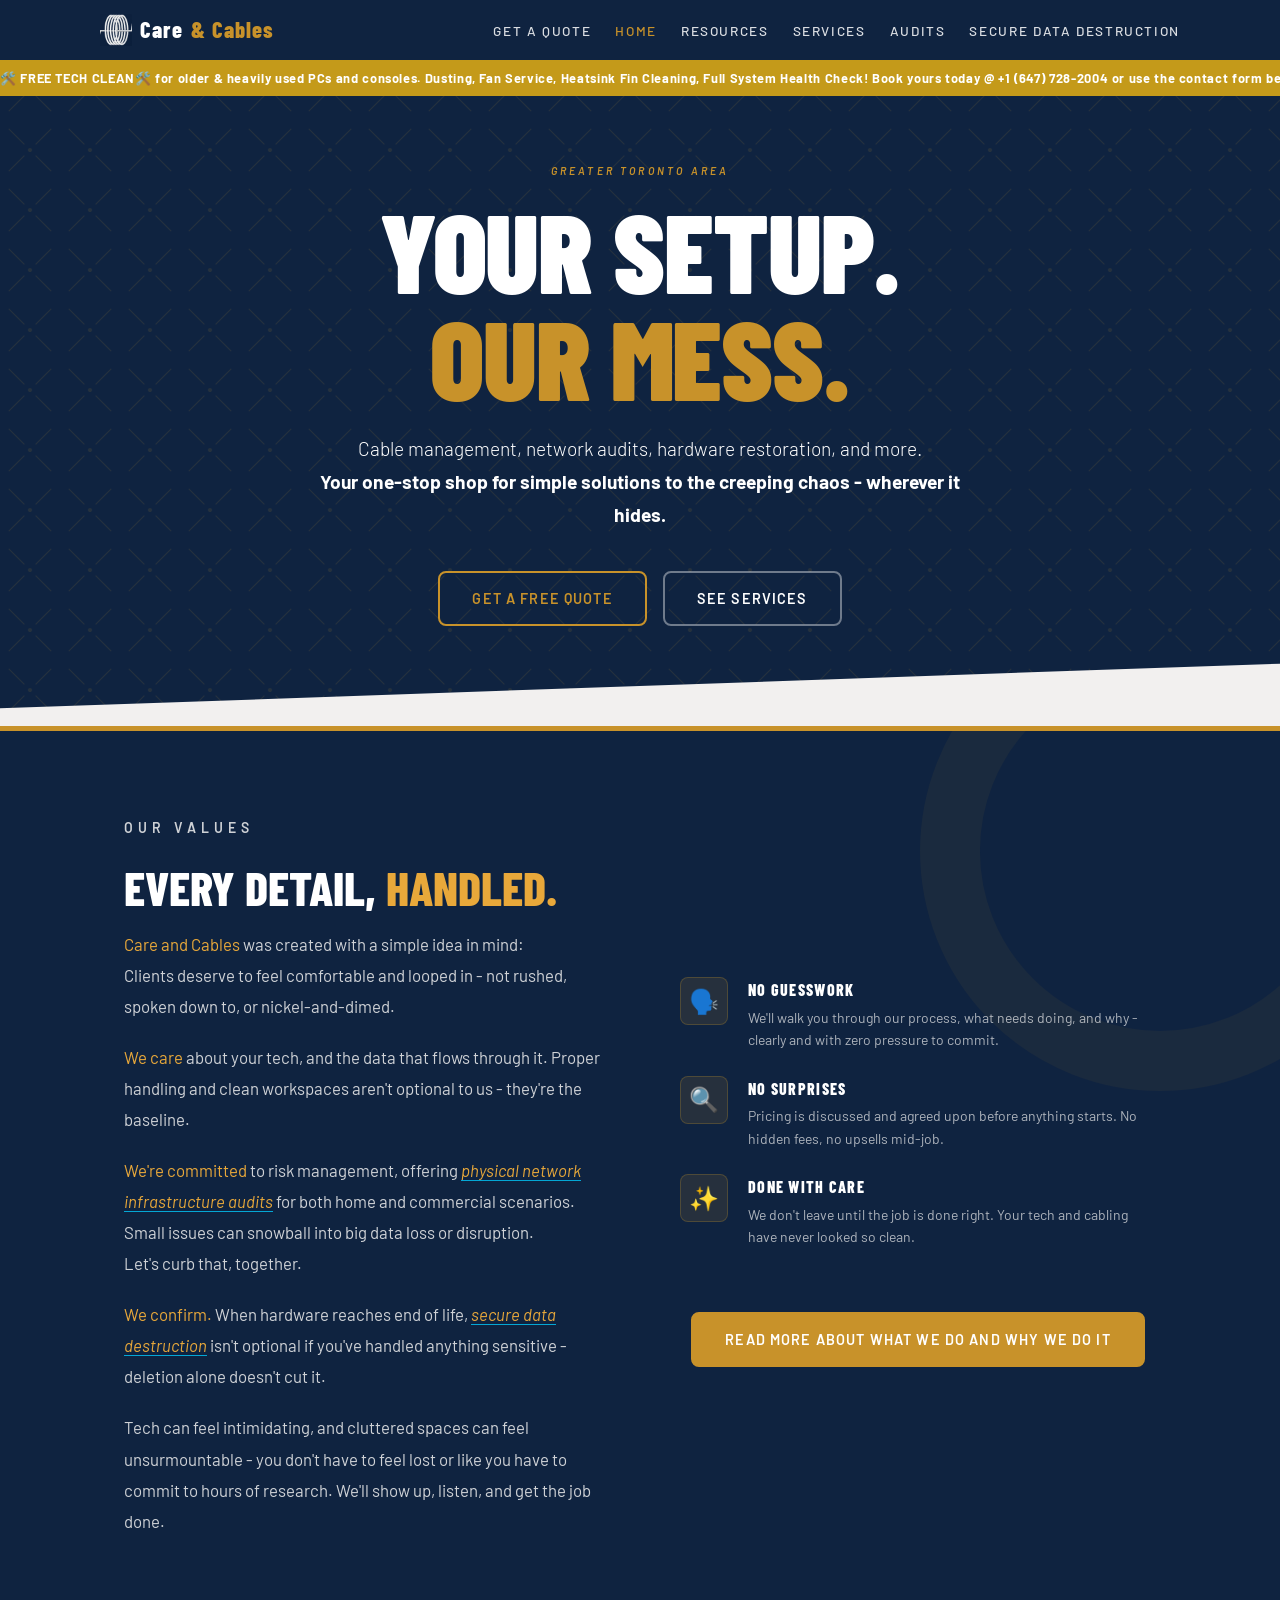
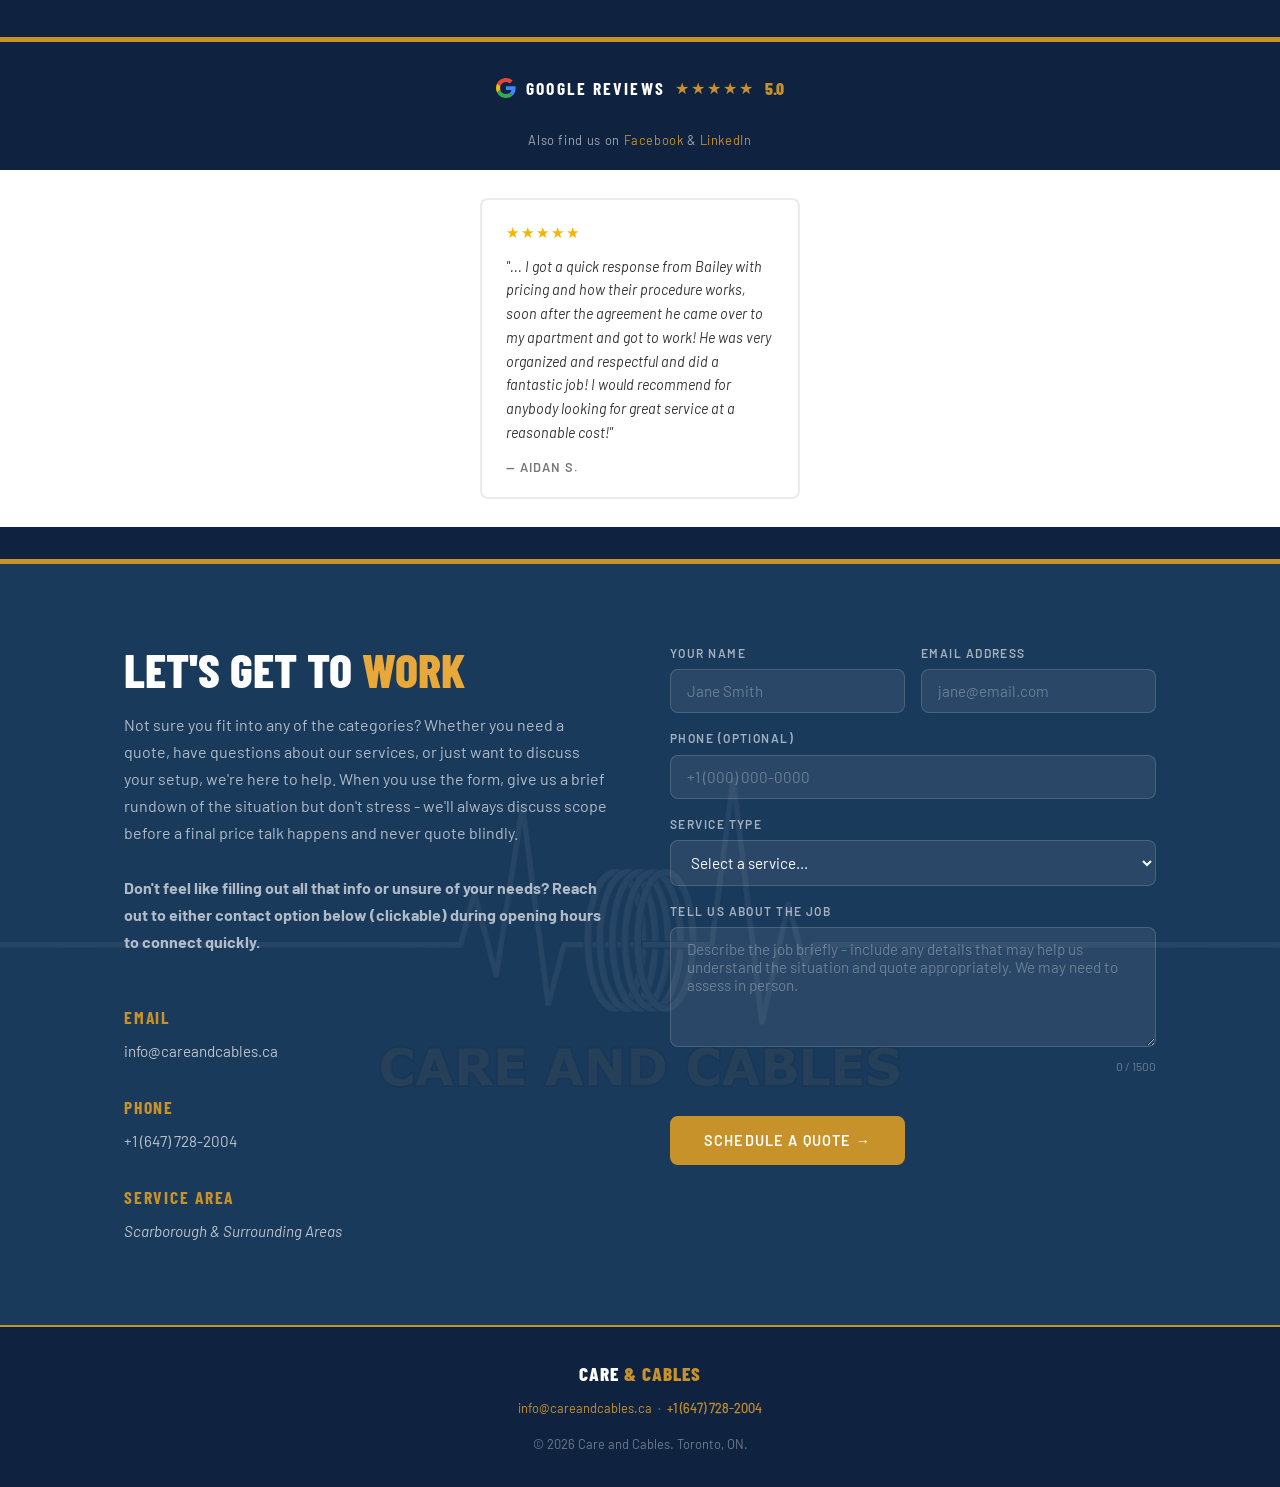
==== commit 9bd9ac64: "sweeping UI changes, some link fixes" ====
--- a/index.html
+++ b/index.html
@@ -73,6 +73,7 @@
       text-align: center;
       position: relative;
       overflow: hidden;
+      border-bottom: 5px solid var(--gold);
     }
 
     /* BG */
@@ -106,8 +107,8 @@
 
     /* REVIEWS */
     .reviews {
-  border-top: 10px solid var(--gold);
-  border-bottom: 10px solid var(--gold);
+  border-top: 5px solid var(--gold);
+  border-bottom: 5px solid var(--gold);
   background: var(--blue-deep);
   padding: 0;
   overflow: hidden;
@@ -172,7 +173,7 @@
 
 .review-card {
   background: #ffffff;
-  border: 1px solid rgba(0,0,0,0.08);
+  border: 2px solid rgba(0,0,0,0.08);
   border-radius: var(--border-radius);
   padding: 20px 24px;
   min-width: 280px;
@@ -644,7 +645,7 @@
 </div>
 
 	<div class="announcement-banner">
-  <div class="marquee-track"><span>🛠️ <strong><span class="flash">FREE TECH CLEAN</span></strong>🛠️ for older &amp; heavily used PCs and consoles. Dusting, Fan Service, Heatsink Fin Cleaning, Full System Health Check! Book yours today @ +1 (647) 728-2004 or use the contact form below! &nbsp;&nbsp;&nbsp;•&nbsp;&nbsp;&nbsp; 📋 <strong>INTERESTED IN AN AUDIT?</strong>📋 Integrity testing can be done easily for your network infrastructure, inquire below or book @ +1 (647) 728-2004! &nbsp;&nbsp;&nbsp;•&nbsp;&nbsp;&nbsp;</span><span>🛠️ <strong><span class="flash">FREE TECH CLEAN</span></strong>🛠️ for older &amp; heavily used PCs and consoles. Dusting, Fan Service, Heatsink Fin Cleaning, Full System Health Check! Book yours today @ +1 (647) 728-2004 or use the contact form below! &nbsp;&nbsp;&nbsp;•&nbsp;&nbsp;&nbsp; 📋 <strong>INTERESTED IN AN AUDIT?</strong>📋 Integrity testing can be done easily for your network infrastructure, inquire below or book @ +1 (647) 728-2004! &nbsp;&nbsp;&nbsp;•&nbsp;&nbsp;&nbsp;</span></div>
+  <div class="marquee-track"><span>🛠️ <strong>FREE TECH CLEAN</strong>🛠️ for older &amp; heavily used PCs and consoles. Dusting, Fan Service, Heatsink Fin Cleaning, Full System Health Check! Book yours today @ +1 (647) 728-2004 or use the contact form below! &nbsp;&nbsp;&nbsp;•&nbsp;&nbsp;&nbsp; 📋 <strong>INTERESTED IN AN AUDIT?</strong>📋 Integrity testing can be done easily for your network infrastructure, inquire below or book @ +1 (647) 728-2004! &nbsp;&nbsp;&nbsp;•&nbsp;&nbsp;&nbsp;</span><span>🛠️ <strong>FREE TECH CLEAN</strong>🛠️ for older &amp; heavily used PCs and consoles. Dusting, Fan Service, Heatsink Fin Cleaning, Full System Health Check! Book yours today @ +1 (647) 728-2004 or use the contact form below! &nbsp;&nbsp;&nbsp;•&nbsp;&nbsp;&nbsp; 📋 <strong>INTERESTED IN AN AUDIT?</strong>📋 Integrity testing can be done easily for your network infrastructure, inquire below or book @ +1 (647) 728-2004! &nbsp;&nbsp;&nbsp;•&nbsp;&nbsp;&nbsp;</span></div>
 </div>
 
 	<!-- HERO - TITLE -->
@@ -684,15 +685,15 @@
           <p>
             <span style="color: #e8a83a;">Care and Cables</span> was created with a simple idea in mind:<br>Clients deserve to feel comfortable and looped in - not rushed, spoken down to, or nickel-and-dimed.
           </p>
-	  <p>
-	    <span style="color: #e8a83a;">We care</span> about your tech, and the data that flows through it. Proper handling and clean workspaces aren't optional to us - they're the baseline.
-   	  </p>
-	  <p>
-	    <span style="color: #e8a83a;">We're committed</span> to risk management, offering <a href="audits.html" style="color: var(--gold-glow); text-decoration: none; border-bottom: 1px solid rgba(232,168,58,0.3);"><em>physical network infrastructure audits</em></a> for both home and commercial scenarios. Small issues can snowball into big data loss or disruption. <br>Let's curb that, together.
-	  </p>
-    <p>
-      <span style="color: #e8a83a;">We confirm.</span> When hardware reaches end of life, <a href="securedatadestruction.html" style="color: var(--gold-glow); text-decoration: none; border-bottom: 1px solid rgba(232,168,58,0.3);"><em>secure data destruction</em></a> isn't optional if you've handled anything sensitive - deletion alone doesn't cut it.
-    </p>
+	        <p>
+	        <span style="color: #e8a83a;">We care</span> about your tech, and the data that flows through it. Proper handling and clean workspaces aren't optional to us - they're the baseline.
+   	      </p>
+	        <p>
+	        <span style="color: #e8a83a;">We're committed</span> to risk management, offering <a href="audits.html" style="color: var(--gold-glow); text-decoration: none; border-bottom: 1px solid rgba(2, 204, 255, 0.781);"><em>physical network infrastructure audits</em></a> for both home and commercial scenarios. Small issues can snowball into big data loss or disruption. <br>Let's curb that, together.
+	        </p>
+          <p>
+          <span style="color: #e8a83a;">We confirm.</span> When hardware reaches end of life, <a href="securedatadestruction.html" style="color: var(--gold-glow); text-decoration: none; border-bottom: 1px solid rgba(2, 204, 255, 0.781);"><em>secure data destruction</em></a> isn't optional if you've handled anything sensitive - deletion alone doesn't cut it.
+         </p>
           <p>
             Tech can feel intimidating, and cluttered spaces can feel unsurmountable - you don't have to feel lost or like you have to commit to hours of research. We'll show up, listen, and get the job done.
           </p>
@@ -725,7 +726,7 @@
           </div>
 
 	   <div style="text-align: center; margin-top: 40px; grid-column: 1 / -1;">
-          <a href="services.html" class="btn btn-primary">See Services</a>
+          <a href="resources.html" class="btn btn-primary">Read more about what we do and why we do it</a>
         </div>
 
         </div>
@@ -788,7 +789,7 @@
         <div class="contact-info">
           <h2 class="section-title light">Let's Get To <span style="color: var(--gold-glow);">Work</h2>
           <p class="section-desc light">
-            Have a project in mind? Whether you need a quote, have questions about our services, or just want to discuss your setup, we're here to help. When you use the form, give us a brief rundown of the situation but don't stress - we'll always discuss scope before a final price talk happens and never quote blindly. <br><br><strong>Don't feel like filling out all that info or unsure of your needs? Reach out to either contact option below (clickable) during opening hours to connect quickly.</strong>
+            Not sure you fit into any of the categories? Whether you need a quote, have questions about our services, or just want to discuss your setup, we're here to help. When you use the form, give us a brief rundown of the situation but don't stress - we'll always discuss scope before a final price talk happens and never quote blindly. <br><br><strong>Don't feel like filling out all that info or unsure of your needs? Reach out to either contact option below (clickable) during opening hours to connect quickly.</strong>
           </p>
 
           <h3>Email</h3>
@@ -832,6 +833,7 @@
               <label for="service">Service Type</label>
               <select id="service" name="service" required>
                 <option value="" disabled selected>Select a service...</option>
+                <option>Quoting</option>
                 <option>Audits</option>
                 <option>Cable Management</option>
                 <option>Console Clean</option>
@@ -849,7 +851,7 @@
 
             <div class="form-group">
               <label for="message">Tell Us About the Job</label>
-              <textarea id="message" name="message" maxlength="1500" placeholder="Describe your setup, what needs doing, any details that might help us give you an accurate quote..."></textarea>
+              <textarea id="message" name="message" maxlength="1500" placeholder="Describe the job briefly - include any details that may help us understand the situation and quote appropriately. We may need to assess in person."></textarea>
               <div style="text-align: right; font-size: 0.75rem; color: rgba(255,255,255,0.35); margin-top: 4px;">
                 <span id="char-count">0</span> / 1500
               </div>
@@ -858,7 +860,7 @@
 	    <div class="h-captcha" data-captcha="true"></div>
 
             <div class="form-submit">
-              <button type="submit" class="btn btn-primary" id="submit-btn">Send Message →</button>
+              <button type="submit" class="btn btn-primary" id="submit-btn">Schedule a Quote →</button>
             </div>
 
             <!-- SUCCESS/ERROR ON FORM -->
--- a/shared.css
+++ b/shared.css
@@ -61,7 +61,7 @@
   right: 0;
   z-index: 100;
   background: var(--blue-deep);
-  border-bottom: 2px solid var(--gold);
+  border-bottom: 5px solid var(--gold);
   padding: 0 24px;
 }
 
@@ -318,7 +318,11 @@
 
 .page-header {
   background: var(--blue-deep);
-  padding: 140px 24px 90px;
+  padding: 120px 24px;
+  min-height: 400px;
+  display: flex;
+  flex-direction: column;
+  justify-content: center;
   text-align: center;
   position: relative;
   overflow: hidden;
@@ -462,7 +466,7 @@
 
 /* MEDIA QUERIES — shared elements */
 
-@media (max-width: 940px) {
+@media (max-width: 950px) {
   .nav-links {
     display: none;
   }
